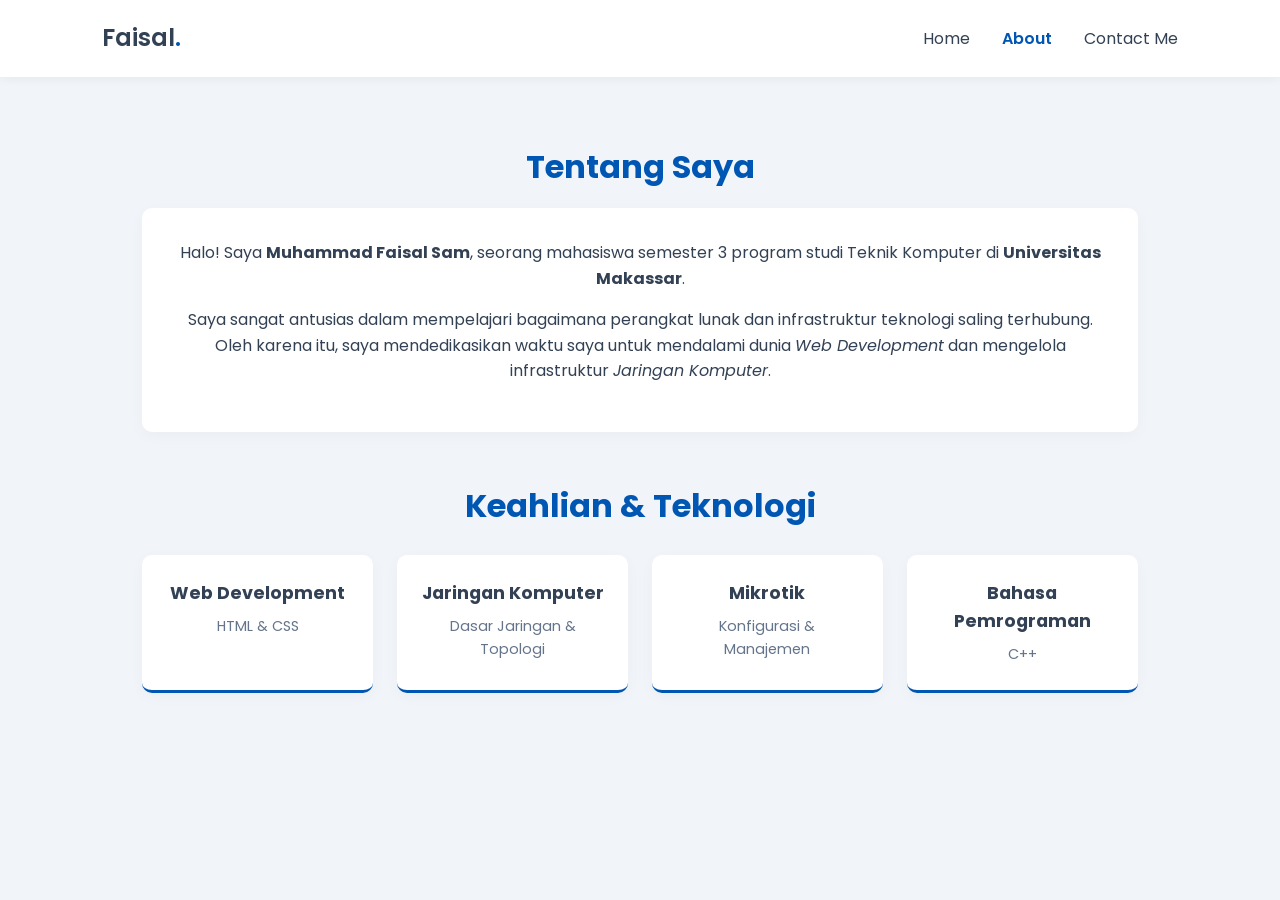
==== about.html @ c1253088 "portofolio 1.1" ====
<!DOCTYPE html>
<html lang="id">
<head>
    <meta charset="UTF-8">
    <meta name="viewport" content="width=device-width, initial-scale=1.0">
    <title>Tentang Saya | Muhammad Faisal</title>
    
    <!-- Menghubungkan ke file CSS Eksternal -->
    <link rel="stylesheet" href="style.css">
    
    <!-- Font dari Google (Poppins) -->
    <link href="https://fonts.googleapis.com/css2?family=Poppins:wght@300;400;600&display=swap" rel="stylesheet">
</head>
<body>

    <!-- Bagian Navigasi (Menu) -->
    <header>
        <nav class="navbar">
            <div class="logo">Faisal<span>.</span></div>
            <ul class="nav-links">
                <li><a href="index.html">Home</a></li>
                <li><a href="about.html" class="active">About</a></li>
                <li><a href="contact.html">Contact Me</a></li>
            </ul>
        </nav>
    </header>

    <!-- Bagian Konten Utama (About Section) -->
    <main class="about-container">
        
        <!-- Penjelasan Singkat -->
        <section class="about-text">
            <h2>Tentang Saya</h2>
            <div class="about-description">
                <p>Halo! Saya <strong>Muhammad Faisal Sam</strong>, seorang mahasiswa semester 3 program studi Teknik Komputer di <strong>Universitas Makassar</strong>.</p>
                <p>Saya sangat antusias dalam mempelajari bagaimana perangkat lunak dan infrastruktur teknologi saling terhubung. Oleh karena itu, saya mendedikasikan waktu saya untuk mendalami dunia <em>Web Development</em> dan mengelola infrastruktur <em>Jaringan Komputer</em>.</p>
            </div>
        </section>

        <!-- Bagian Keahlian (Skills) -->
        <section class="skills-section">
            <h3>Keahlian & Teknologi</h3>
            <div class="skills-grid">
                <div class="skill-card">
                    <h4>Web Development</h4>
                    <p>HTML & CSS</p>
                </div>
                <div class="skill-card">
                    <h4>Jaringan Komputer</h4>
                    <p>Dasar Jaringan & Topologi</p>
                </div>
                <div class="skill-card">
                    <h4>Mikrotik</h4>
                    <p>Konfigurasi & Manajemen</p>
                </div>
                <div class="skill-card">
                    <h4>Bahasa Pemrograman</h4>
                    <p>C++</p>
                </div>
            </div>
        </section>

    </main>

</body>
</html>
---- style.css ----
/* =========================================
   RESET & GLOBAL VARIABLES
========================================= */
* {
    margin: 0;
    padding: 0;
    box-sizing: border-box;
    text-decoration: none;
    list-style: none;
}

:root {
    --primary-color: #0056b3; /* Biru profesional */
    --secondary-color: #f1f5f9; /* Abu-abu sangat muda untuk latar */
    --text-color: #334155; /* Abu-abu gelap untuk teks agar tidak terlalu mencolok seperti hitam pekat */
    --white: #ffffff;
    --transition: 0.3s ease;
}

body {
    font-family: 'Poppins', sans-serif;
    background-color: var(--secondary-color);
    color: var(--text-color);
    line-height: 1.6;
}

/* =========================================
   NAVBAR (HEADER)
========================================= */
.navbar {
    display: flex;
    justify-content: space-between;
    align-items: center;
    padding: 1.2rem 8%;
    background-color: var(--white);
    box-shadow: 0 2px 10px rgba(0, 0, 0, 0.05);
    position: sticky;
    top: 0;
    z-index: 100;
}

.logo {
    font-size: 1.5rem;
    font-weight: 600;
    color: var(--text-color);
}

.logo span {
    color: var(--primary-color);
}

.nav-links {
    display: flex;
    gap: 2rem;
}

.nav-links a {
    color: var(--text-color);
    font-weight: 400;
    transition: var(--transition);
}

.nav-links a:hover, 
.nav-links a.active {
    color: var(--primary-color);
    font-weight: 600;
}

/* =========================================
   BUTTONS
========================================= */
.btn {
    display: inline-block;
    padding: 0.6rem 1.5rem;
    border-radius: 5px;
    font-weight: 600;
    transition: var(--transition);
    cursor: pointer;
    border: 2px solid transparent;
}

.btn-primary {
    background-color: var(--primary-color);
    color: var(--white);
}

.btn-primary:hover {
    background-color: #004494;
}

.btn-secondary {
    background-color: transparent;
    color: var(--primary-color);
    border-color: var(--primary-color);
}

.btn-secondary:hover {
    background-color: var(--primary-color);
    color: var(--white);
}

/* =========================================
   HOME (HERO SECTION)
========================================= */
.hero {
    display: flex;
    align-items: center;
    justify-content: space-between;
    padding: 4rem 8%;
    min-height: 80vh;
}

.hero-content {
    max-width: 600px;
}

.hero-content h3 {
    font-size: 1.2rem;
    font-weight: 400;
    color: #64748b;
}

.hero-content h1 {
    font-size: 3rem;
    font-weight: 600;
    color: var(--primary-color);
    margin: 0.5rem 0;
}

.hero-content h2 {
    font-size: 1.5rem;
    font-weight: 600;
    margin-bottom: 1rem;
}

.hero-content p {
    margin-bottom: 2rem;
    font-size: 1rem;
}

.cta-buttons {
    display: flex;
    gap: 1rem;
}

.hero-image img {
    width: 320px;
    height: 320px;
    object-fit: cover;
    border-radius: 20px;
    box-shadow: 0 10px 25px rgba(0, 0, 0, 0.1);
}

/* =========================================
   ABOUT SECTION
========================================= */
.about-container {
    padding: 4rem 8%;
    max-width: 1200px;
    margin: auto;
}

.about-text h2, 
.skills-section h3, 
.contact-header h2 {
    font-size: 2rem;
    color: var(--primary-color);
    margin-bottom: 1rem;
    text-align: center;
}

.about-description {
    background: var(--white);
    padding: 2rem;
    border-radius: 10px;
    box-shadow: 0 4px 15px rgba(0, 0, 0, 0.03);
    text-align: center;
    margin-bottom: 3rem;
}

.about-description p {
    margin-bottom: 1rem;
}

.skills-grid {
    display: grid;
    grid-template-columns: repeat(auto-fit, minmax(220px, 1fr));
    gap: 1.5rem;
    margin-top: 1.5rem;
}

.skill-card {
    background: var(--white);
    padding: 1.5rem;
    border-radius: 10px;
    text-align: center;
    box-shadow: 0 4px 15px rgba(0, 0, 0, 0.03);
    border-bottom: 3px solid var(--primary-color);
    transition: var(--transition);
}

.skill-card:hover {
    transform: translateY(-5px);
    box-shadow: 0 8px 25px rgba(0, 0, 0, 0.08);
}

.skill-card h4 {
    font-size: 1.1rem;
    margin-bottom: 0.5rem;
    color: var(--text-color);
}

.skill-card p {
    font-size: 0.9rem;
    color: #64748b;
}

/* =========================================
   CONTACT SECTION
========================================= */
.contact-container {
    padding: 4rem 8%;
    max-width: 1000px;
    margin: auto;
}

.contact-header {
    text-align: center;
    margin-bottom: 3rem;
}

.contact-content {
    display: flex;
    gap: 3rem;
    justify-content: space-between;
}

.contact-info {
    flex: 1;
    display: flex;
    flex-direction: column;
    gap: 1.2rem;
}

.info-card {
    background: var(--white);
    padding: 1.5rem;
    border-radius: 10px;
    box-shadow: 0 4px 15px rgba(0, 0, 0, 0.03);
}

.info-card h4 {
    font-size: 1rem;
    color: #64748b;
    margin-bottom: 0.3rem;
}

.info-card a {
    color: var(--primary-color);
    font-weight: 600;
    font-size: 1.1rem;
}

.contact-form {
    flex: 1;
    background: var(--white);
    padding: 2rem;
    border-radius: 10px;
    box-shadow: 0 4px 15px rgba(0, 0, 0, 0.03);
}

.contact-form h3 {
    margin-bottom: 1.5rem;
    color: var(--primary-color);
}

.input-group {
    margin-bottom: 1.2rem;
}

.input-group input, 
.input-group textarea {
    width: 100%;
    padding: 10px 15px;
    border: 1px solid #cbd5e1;
    border-radius: 5px;
    font-family: inherit;
    font-size: 1rem;
    outline: none;
    transition: var(--transition);
}

.input-group input:focus, 
.input-group textarea:focus {
    border-color: var(--primary-color);
    box-shadow: 0 0 5px rgba(0, 86, 179, 0.2);
}

/* =========================================
   RESPONSIVE (Untuk HP / Layar Kecil)
========================================= */
@media (max-width: 768px) {
    .hero, .contact-content {
        flex-direction: column;
        text-align: center;
    }

    .hero-content {
        margin-bottom: 2rem;
    }

    .cta-buttons {
        justify-content: center;
    }

    .navbar {
        flex-direction: column;
        gap: 1rem;
    }
}
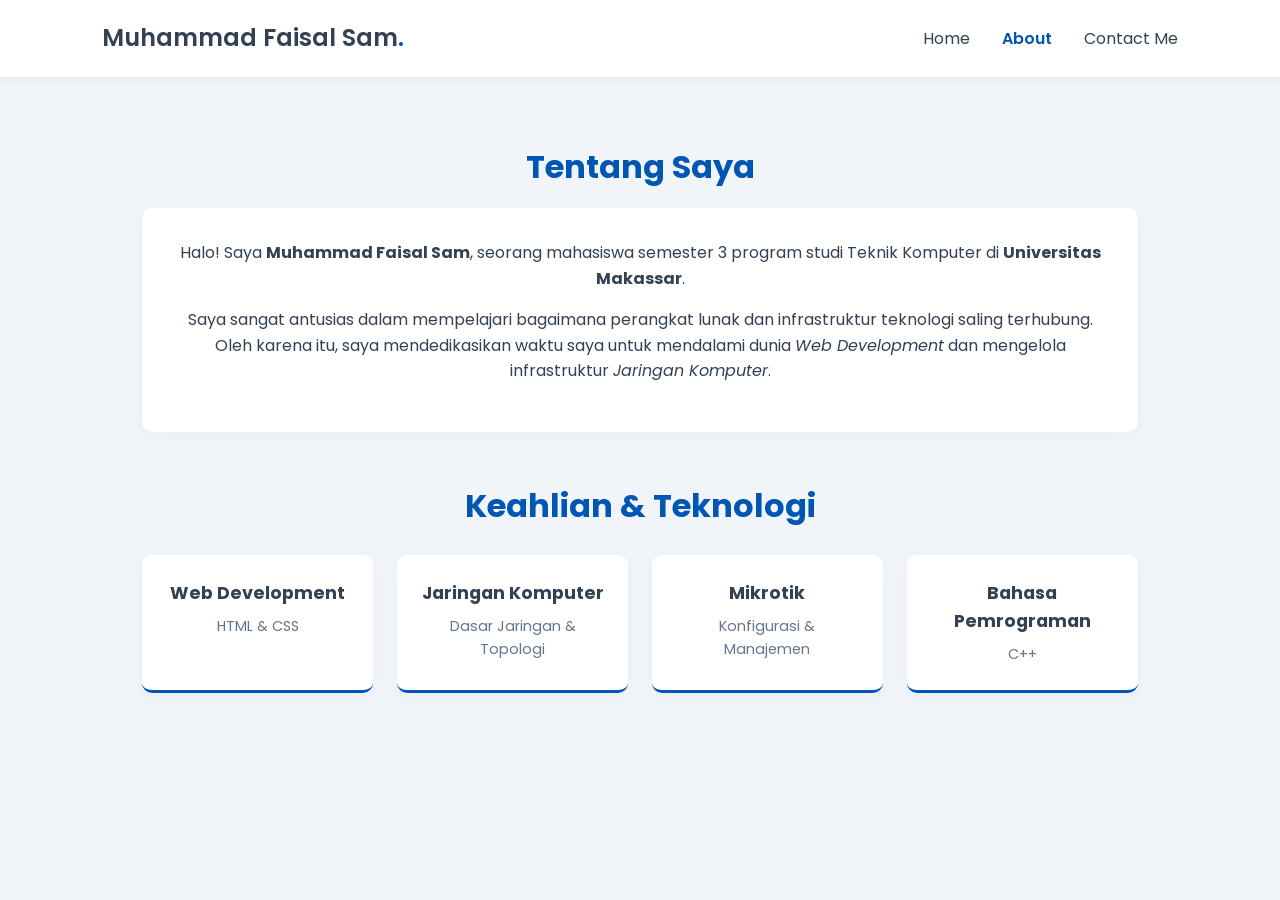
==== commit 0bfe0391: "portofolio 1.1.1" ====
--- a/about.html
+++ b/about.html
@@ -3,7 +3,7 @@
 <head>
     <meta charset="UTF-8">
     <meta name="viewport" content="width=device-width, initial-scale=1.0">
-    <title>Tentang Saya | Muhammad Faisal</title>
+    <title>Tentang Saya | Muhammad Faisal Sam</title>
     
     <!-- Menghubungkan ke file CSS Eksternal -->
     <link rel="stylesheet" href="style.css">
@@ -16,7 +16,7 @@
     <!-- Bagian Navigasi (Menu) -->
     <header>
         <nav class="navbar">
-            <div class="logo">Faisal<span>.</span></div>
+            <div class="logo">Muhammad Faisal Sam<span>.</span></div>
             <ul class="nav-links">
                 <li><a href="index.html">Home</a></li>
                 <li><a href="about.html" class="active">About</a></li>
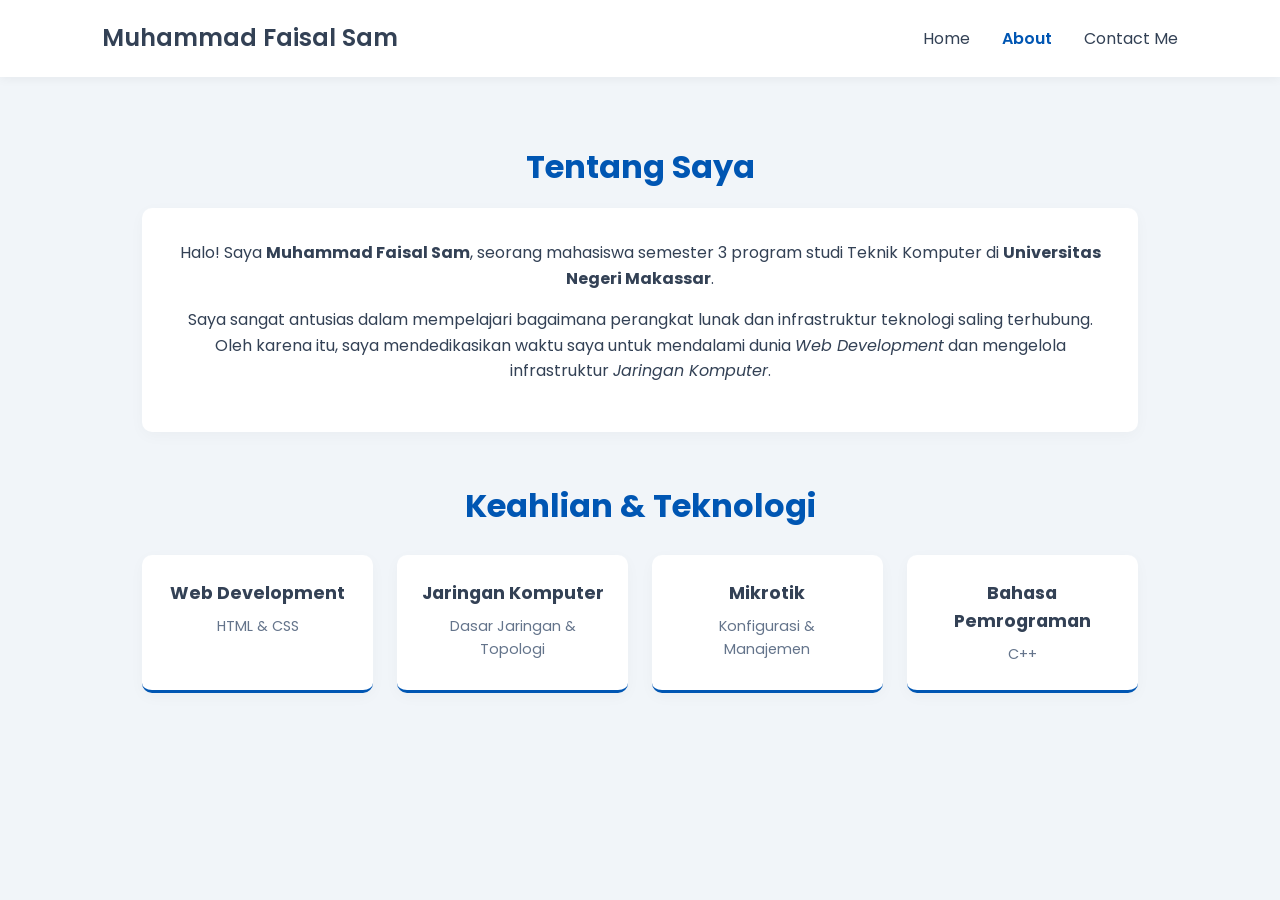
==== commit 24229e05: "portofolio 1.1.2" ====
--- a/about.html
+++ b/about.html
@@ -16,7 +16,7 @@
     <!-- Bagian Navigasi (Menu) -->
     <header>
         <nav class="navbar">
-            <div class="logo">Muhammad Faisal Sam<span>.</span></div>
+            <div class="logo">Muhammad Faisal Sam<span></span></div>
             <ul class="nav-links">
                 <li><a href="index.html">Home</a></li>
                 <li><a href="about.html" class="active">About</a></li>
@@ -32,7 +32,7 @@
         <section class="about-text">
             <h2>Tentang Saya</h2>
             <div class="about-description">
-                <p>Halo! Saya <strong>Muhammad Faisal Sam</strong>, seorang mahasiswa semester 3 program studi Teknik Komputer di <strong>Universitas Makassar</strong>.</p>
+                <p>Halo! Saya <strong>Muhammad Faisal Sam</strong>, seorang mahasiswa semester 3 program studi Teknik Komputer di <strong>Universitas Negeri Makassar</strong>.</p>
                 <p>Saya sangat antusias dalam mempelajari bagaimana perangkat lunak dan infrastruktur teknologi saling terhubung. Oleh karena itu, saya mendedikasikan waktu saya untuk mendalami dunia <em>Web Development</em> dan mengelola infrastruktur <em>Jaringan Komputer</em>.</p>
             </div>
         </section>
--- a/style.css
+++ b/style.css
@@ -297,16 +297,19 @@
 }
 
 /* =========================================
-   RESPONSIVE (Untuk HP / Layar Kecil)
+Untuk HP / Layar Kecil
 ========================================= */
 @media (max-width: 768px) {
-    .hero, .contact-content {
+    /* Menggunakan column-reverse agar foto (elemen bawah di HTML) naik ke atas */
+    .hero {
+        flex-direction: column-reverse;
+        text-align: center;
+        gap: 2rem; /* Jarak antara foto dan teks */
+    }
+
+    .contact-content {
         flex-direction: column;
         text-align: center;
-    }
-
-    .hero-content {
-        margin-bottom: 2rem;
     }
 
     .cta-buttons {
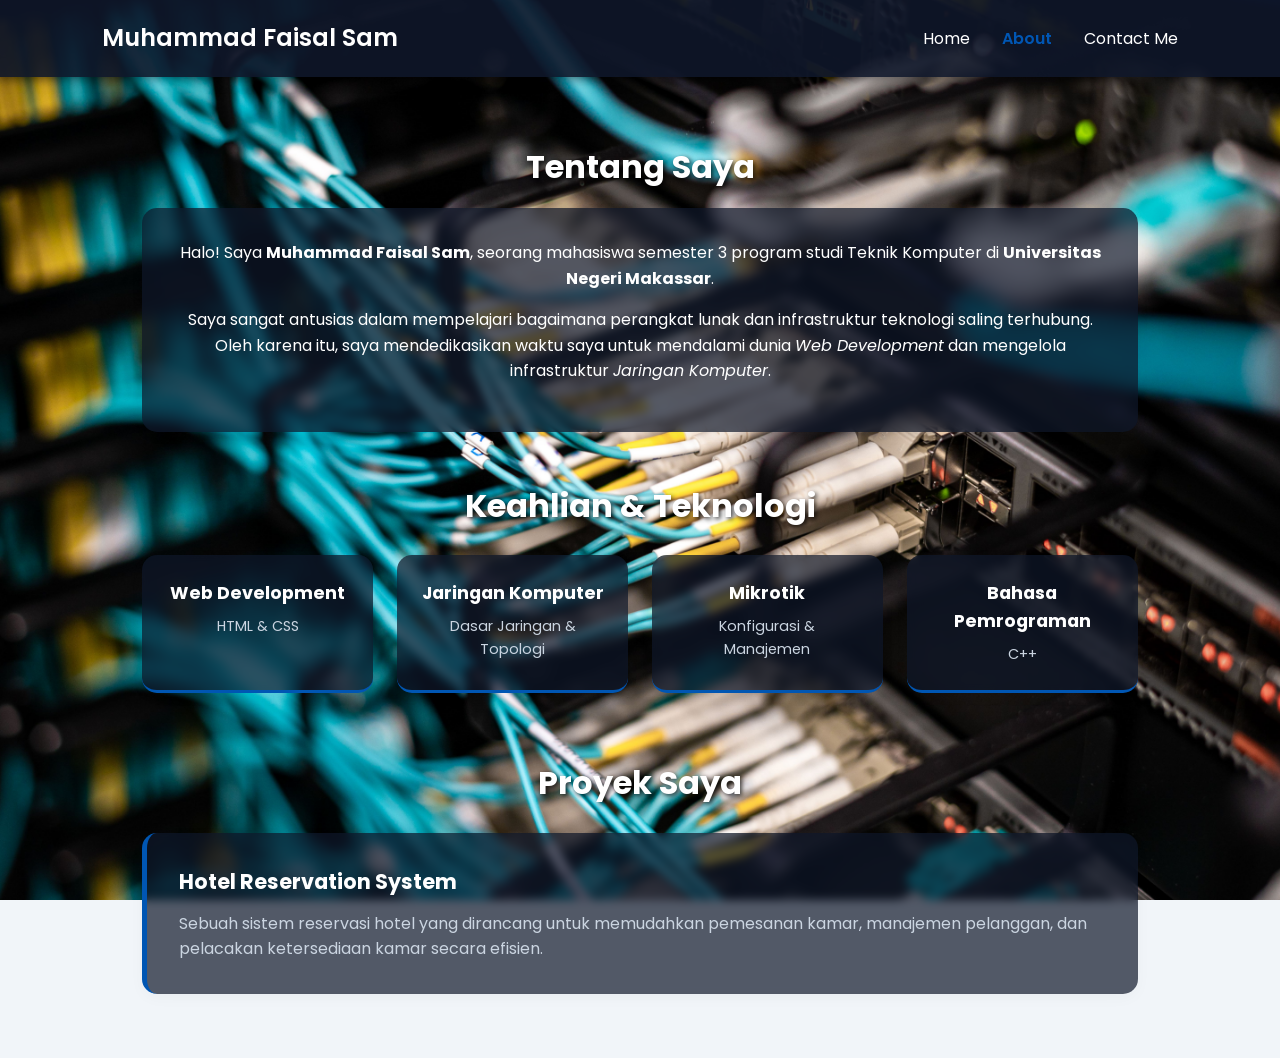
==== commit df5b5646: "ubah bg dan warna" ====
--- a/about.html
+++ b/about.html
@@ -5,10 +5,9 @@
     <meta name="viewport" content="width=device-width, initial-scale=1.0">
     <title>Tentang Saya | Muhammad Faisal Sam</title>
     
-    <!-- Menghubungkan ke file CSS Eksternal -->
+
     <link rel="stylesheet" href="style.css">
-    
-    <!-- Font dari Google (Poppins) -->
+
     <link href="https://fonts.googleapis.com/css2?family=Poppins:wght@300;400;600&display=swap" rel="stylesheet">
 </head>
 <body>
@@ -60,6 +59,17 @@
             </div>
         </section>
 
+        <!-- Bagian Proyek (Projects) -->
+        <section class="projects-section">
+            <h3>Proyek Saya</h3>
+            <div class="projects-grid">
+                <div class="project-card">
+                    <h4>Hotel Reservation System</h4>
+                    <p>Sebuah sistem reservasi hotel yang dirancang untuk memudahkan pemesanan kamar, manajemen pelanggan, dan pelacakan ketersediaan kamar secara efisien.</p>
+                </div>
+            </div>
+        </section>
+
     </main>
 
 </body>
--- a/style.css
+++ b/style.css
@@ -1,6 +1,4 @@
-/* =========================================
-   RESET & GLOBAL VARIABLES
-========================================= */
+
 * {
     margin: 0;
     padding: 0;
@@ -10,9 +8,9 @@
 }
 
 :root {
-    --primary-color: #0056b3; /* Biru profesional */
+    --primary-color: #0056b3; /* Biru */
     --secondary-color: #f1f5f9; /* Abu-abu sangat muda untuk latar */
-    --text-color: #334155; /* Abu-abu gelap untuk teks agar tidak terlalu mencolok seperti hitam pekat */
+    --text-color: #334155; /* Abu-abu gelap untuk teks */
     --white: #ffffff;
     --transition: 0.3s ease;
 }
@@ -20,6 +18,10 @@
 body {
     font-family: 'Poppins', sans-serif;
     background-color: var(--secondary-color);
+    background-image: url('pexels-brett-sayles-5073493.jpg');
+    background-size: cover;
+    background-position: center;
+    background-attachment: fixed;
     color: var(--text-color);
     line-height: 1.6;
 }
@@ -32,8 +34,8 @@
     justify-content: space-between;
     align-items: center;
     padding: 1.2rem 8%;
-    background-color: var(--white);
-    box-shadow: 0 2px 10px rgba(0, 0, 0, 0.05);
+    background-color: rgba(15, 23, 42, 0.9);
+    box-shadow: 0 2px 10px rgba(0, 0, 0, 0.5);
     position: sticky;
     top: 0;
     z-index: 100;
@@ -42,7 +44,7 @@
 .logo {
     font-size: 1.5rem;
     font-weight: 600;
-    color: var(--text-color);
+    color: var(--white);
 }
 
 .logo span {
@@ -55,7 +57,7 @@
 }
 
 .nav-links a {
-    color: var(--text-color);
+    color: var(--white);
     font-weight: 400;
     transition: var(--transition);
 }
@@ -100,7 +102,7 @@
 }
 
 /* =========================================
-   HOME (HERO SECTION)
+   HOME 
 ========================================= */
 .hero {
     display: flex;
@@ -111,31 +113,37 @@
 }
 
 .hero-content {
-    max-width: 600px;
+    max-width: 800px;
+    background: rgba(15, 23, 42, 0.7);
+    padding: 2rem;
+    border-radius: 15px;
+    backdrop-filter: blur(5px);
 }
 
 .hero-content h3 {
     font-size: 1.2rem;
     font-weight: 400;
-    color: #64748b;
+    color: #cbd5e1;
 }
 
 .hero-content h1 {
     font-size: 3rem;
     font-weight: 600;
-    color: var(--primary-color);
+    color: var(--white);
     margin: 0.5rem 0;
 }
 
 .hero-content h2 {
     font-size: 1.5rem;
     font-weight: 600;
+    color: #e2e8f0;
     margin-bottom: 1rem;
 }
 
 .hero-content p {
     margin-bottom: 2rem;
     font-size: 1rem;
+    color: #f1f5f9;
 }
 
 .cta-buttons {
@@ -152,7 +160,7 @@
 }
 
 /* =========================================
-   ABOUT SECTION
+   ABOUT 
 ========================================= */
 .about-container {
     padding: 4rem 8%;
@@ -162,17 +170,26 @@
 
 .about-text h2, 
 .skills-section h3, 
+.projects-section h3,
 .contact-header h2 {
     font-size: 2rem;
-    color: var(--primary-color);
+    color: var(--white);
+    text-shadow: 2px 2px 5px rgba(0, 0, 0, 0.8);
     margin-bottom: 1rem;
     text-align: center;
 }
 
+.contact-header p {
+    color: var(--white);
+    text-shadow: 1px 1px 4px rgba(0, 0, 0, 0.8);
+}
+
 .about-description {
-    background: var(--white);
+    background: rgba(15, 23, 42, 0.7);
+    backdrop-filter: blur(5px);
+    color: var(--white);
     padding: 2rem;
-    border-radius: 10px;
+    border-radius: 15px;
     box-shadow: 0 4px 15px rgba(0, 0, 0, 0.03);
     text-align: center;
     margin-bottom: 3rem;
@@ -190,9 +207,11 @@
 }
 
 .skill-card {
-    background: var(--white);
+    background: rgba(15, 23, 42, 0.7);
+    backdrop-filter: blur(5px);
+    color: var(--white);
     padding: 1.5rem;
-    border-radius: 10px;
+    border-radius: 15px;
     text-align: center;
     box-shadow: 0 4px 15px rgba(0, 0, 0, 0.03);
     border-bottom: 3px solid var(--primary-color);
@@ -207,16 +226,57 @@
 .skill-card h4 {
     font-size: 1.1rem;
     margin-bottom: 0.5rem;
-    color: var(--text-color);
+    color: var(--white);
 }
 
 .skill-card p {
     font-size: 0.9rem;
-    color: #64748b;
-}
-
-/* =========================================
-   CONTACT SECTION
+    color: #cbd5e1;
+}
+
+/* =========================================
+   PROJECTS
+========================================= */
+.projects-section {
+    margin-top: 4rem;
+}
+
+.projects-grid {
+    display: grid;
+    grid-template-columns: repeat(auto-fit, minmax(300px, 1fr));
+    gap: 1.5rem;
+    margin-top: 1.5rem;
+}
+
+.project-card {
+    background: rgba(15, 23, 42, 0.7);
+    backdrop-filter: blur(5px);
+    color: var(--white);
+    padding: 2rem;
+    border-radius: 15px;
+    box-shadow: 0 4px 15px rgba(0, 0, 0, 0.03);
+    border-left: 5px solid var(--primary-color);
+    transition: var(--transition);
+}
+
+.project-card:hover {
+    transform: translateY(-5px);
+    box-shadow: 0 8px 25px rgba(0, 0, 0, 0.08);
+}
+
+.project-card h4 {
+    font-size: 1.3rem;
+    margin-bottom: 0.8rem;
+    color: var(--white);
+}
+
+.project-card p {
+    font-size: 1rem;
+    color: #cbd5e1;
+}
+
+/* =========================================
+CONTACT 
 ========================================= */
 .contact-container {
     padding: 4rem 8%;
@@ -243,35 +303,40 @@
 }
 
 .info-card {
-    background: var(--white);
+    background: rgba(15, 23, 42, 0.7);
+    backdrop-filter: blur(5px);
+    color: var(--white);
     padding: 1.5rem;
-    border-radius: 10px;
+    border-radius: 15px;
     box-shadow: 0 4px 15px rgba(0, 0, 0, 0.03);
 }
 
 .info-card h4 {
     font-size: 1rem;
-    color: #64748b;
+    color: #cbd5e1;
     margin-bottom: 0.3rem;
 }
 
 .info-card a {
-    color: var(--primary-color);
+    color: #38bdf8;
     font-weight: 600;
     font-size: 1.1rem;
+    
 }
 
 .contact-form {
     flex: 1;
-    background: var(--white);
+    background: rgba(15, 23, 42, 0.7);
+    backdrop-filter: blur(5px);
+    color: var(--white);
     padding: 2rem;
-    border-radius: 10px;
+    border-radius: 15px;
     box-shadow: 0 4px 15px rgba(0, 0, 0, 0.03);
 }
 
 .contact-form h3 {
     margin-bottom: 1.5rem;
-    color: var(--primary-color);
+    color: var(--white);
 }
 
 .input-group {
@@ -282,12 +347,20 @@
 .input-group textarea {
     width: 100%;
     padding: 10px 15px;
-    border: 1px solid #cbd5e1;
+    border: 1px solid rgba(0, 0, 0, 0.03);
     border-radius: 5px;
     font-family: inherit;
     font-size: 1rem;
     outline: none;
     transition: var(--transition);
+
+    /* Transparan seperti kaca */
+    background: rgba(0, 0, 0, 0.03);
+    backdrop-filter: blur(5px);
+    -webkit-backdrop-filter: blur(5px);
+
+    /* Warna tulisan */
+    color: var(--white);
 }
 
 .input-group input:focus, 
@@ -300,11 +373,10 @@
 Untuk HP / Layar Kecil
 ========================================= */
 @media (max-width: 768px) {
-    /* Menggunakan column-reverse agar foto (elemen bawah di HTML) naik ke atas */
     .hero {
         flex-direction: column-reverse;
         text-align: center;
-        gap: 2rem; /* Jarak antara foto dan teks */
+        gap: 2rem;
     }
 
     .contact-content {
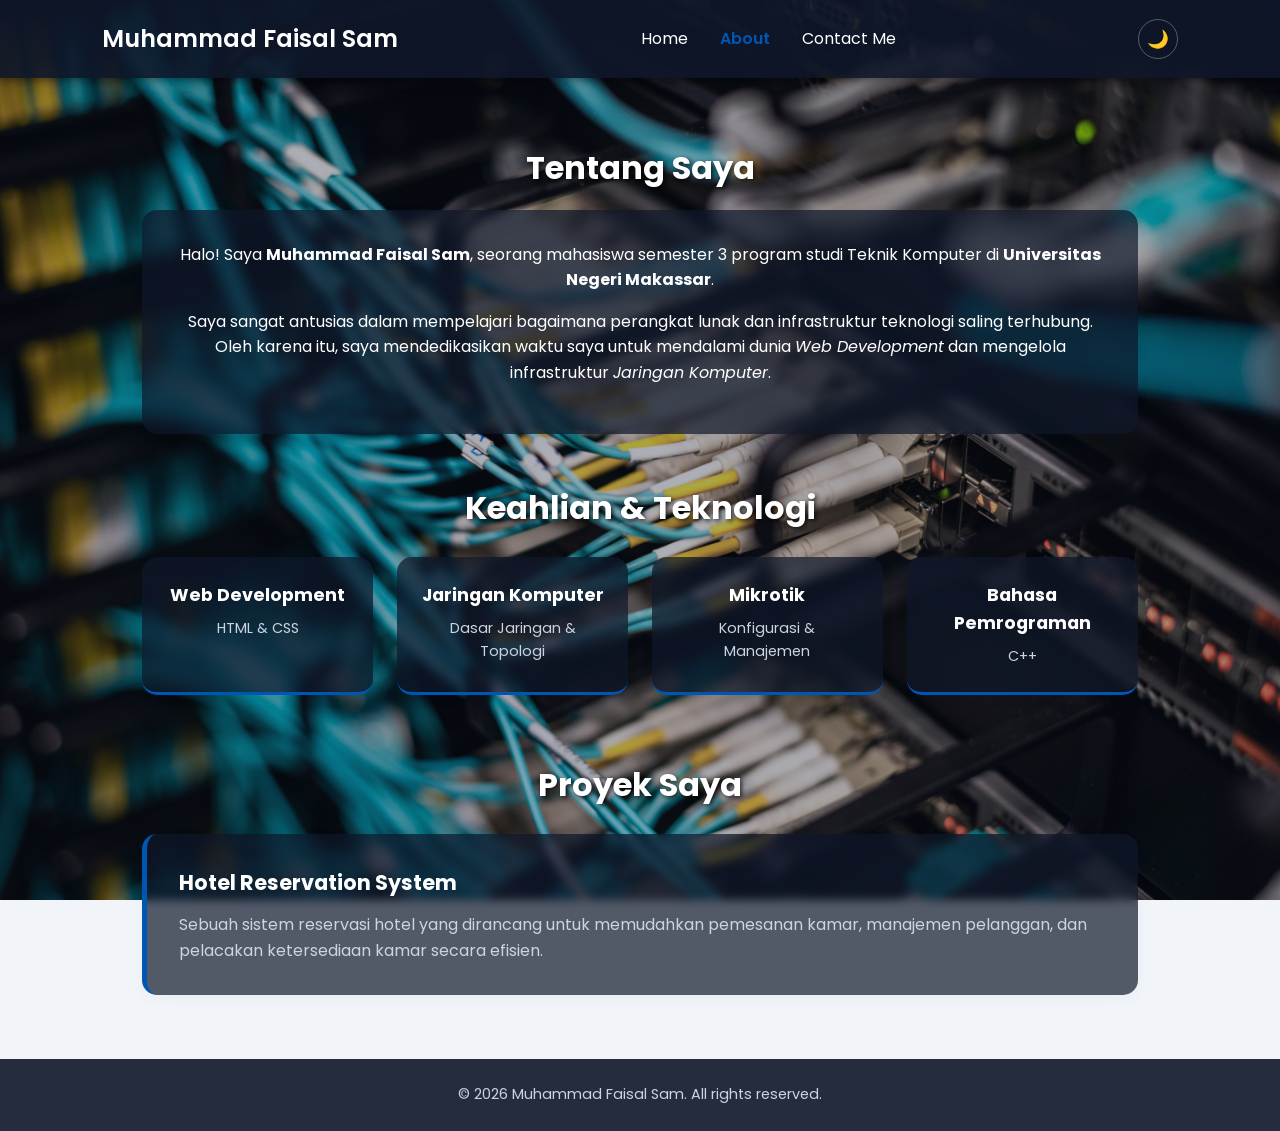
==== commit 333392a9: "menambahkan javascript dasar" ====
--- a/about.html
+++ b/about.html
@@ -16,11 +16,21 @@
     <header>
         <nav class="navbar">
             <div class="logo">Muhammad Faisal Sam<span></span></div>
-            <ul class="nav-links">
+            <ul class="nav-links" id="nav-links">
                 <li><a href="index.html">Home</a></li>
-                <li><a href="about.html" class="active">About</a></li>
+                <li><a href="about.html">About</a></li>
                 <li><a href="contact.html">Contact Me</a></li>
             </ul>
+            <div class="nav-controls">
+                <button class="theme-toggle" id="theme-toggle" aria-label="Ganti tema terang/gelap">
+                    <span id="theme-icon">&#127769;</span>
+                </button>
+                <button class="hamburger" id="hamburger" aria-label="Buka menu" aria-expanded="false">
+                    <span></span>
+                    <span></span>
+                    <span></span>
+                </button>
+            </div>
         </nav>
     </header>
 
@@ -28,7 +38,7 @@
     <main class="about-container">
         
         <!-- Penjelasan Singkat -->
-        <section class="about-text">
+        <section class="about-text fade-in">
             <h2>Tentang Saya</h2>
             <div class="about-description">
                 <p>Halo! Saya <strong>Muhammad Faisal Sam</strong>, seorang mahasiswa semester 3 program studi Teknik Komputer di <strong>Universitas Negeri Makassar</strong>.</p>
@@ -37,7 +47,7 @@
         </section>
 
         <!-- Bagian Keahlian (Skills) -->
-        <section class="skills-section">
+        <section class="skills-section fade-in">
             <h3>Keahlian & Teknologi</h3>
             <div class="skills-grid">
                 <div class="skill-card">
@@ -60,7 +70,7 @@
         </section>
 
         <!-- Bagian Proyek (Projects) -->
-        <section class="projects-section">
+        <section class="projects-section fade-in">
             <h3>Proyek Saya</h3>
             <div class="projects-grid">
                 <div class="project-card">
@@ -72,5 +82,12 @@
 
     </main>
 
+    <footer class="site-footer">
+        <p>&copy; <span id="year"></span> Muhammad Faisal Sam. All rights reserved.</p>
+    </footer>
+
+    <button id="back-to-top" class="back-to-top" aria-label="Kembali ke atas">&#8679;</button>
+
+    <script src="script.js"></script>
 </body>
 </html>
--- a/style.css
+++ b/style.css
@@ -1,4 +1,3 @@
-
 * {
     margin: 0;
     padding: 0;
@@ -13,6 +12,33 @@
     --text-color: #334155; /* Abu-abu gelap untuk teks */
     --white: #ffffff;
     --transition: 0.3s ease;
+
+    /* Warna kartu/panel (kaca gelap) - default: Dark Mode */
+    --card-bg: rgba(15, 23, 42, 0.7);
+    --card-bg-solid: rgba(15, 23, 42, 0.9);
+    --card-text: #ffffff;
+    --card-text-muted: #cbd5e1;
+    --overlay-color: rgba(15, 23, 42, 0.35);
+    --heading-shadow: 2px 2px 5px rgba(0, 0, 0, 0.8);
+}
+
+body.light-mode {
+    /* Warna kartu/panel saat Light Mode */
+    --card-bg: rgba(255, 255, 255, 0.85);
+    --card-bg-solid: rgba(255, 255, 255, 0.95);
+    --card-text: #1e293b;
+    --card-text-muted: #475569;
+    --overlay-color: rgba(255, 255, 255, 0.55);
+    --heading-shadow: 1px 1px 3px rgba(255, 255, 255, 0.9);
+}
+
+body::before {
+    content: "";
+    position: fixed;
+    inset: 0;
+    background-color: var(--overlay-color);
+    transition: background-color var(--transition);
+    z-index: -1;
 }
 
 body {
@@ -69,6 +95,131 @@
 }
 
 /* =========================================
+   HAMBURGER MENU (MOBILE)
+========================================= */
+.hamburger {
+    display: none;
+    flex-direction: column;
+    justify-content: space-between;
+    width: 28px;
+    height: 20px;
+    background: transparent;
+    border: none;
+    cursor: pointer;
+    padding: 0;
+    z-index: 200;
+}
+
+.hamburger span {
+    display: block;
+    width: 100%;
+    height: 3px;
+    background-color: var(--white);
+    border-radius: 2px;
+    transition: var(--transition);
+}
+
+.hamburger.active span:nth-child(1) {
+    transform: translateY(8.5px) rotate(45deg);
+}
+
+.hamburger.active span:nth-child(2) {
+    opacity: 0;
+}
+
+.hamburger.active span:nth-child(3) {
+    transform: translateY(-8.5px) rotate(-45deg);
+}
+
+/* =========================================
+   THEME TOGGLE (DARK / LIGHT)
+========================================= */
+.theme-toggle {
+    display: flex;
+    align-items: center;
+    justify-content: center;
+    width: 40px;
+    height: 40px;
+    border-radius: 50%;
+    border: 1px solid rgba(255, 255, 255, 0.3);
+    background: transparent;
+    color: var(--white);
+    font-size: 1.1rem;
+    cursor: pointer;
+    transition: var(--transition);
+}
+
+.theme-toggle:hover {
+    background: rgba(255, 255, 255, 0.1);
+}
+
+.nav-controls {
+    display: flex;
+    align-items: center;
+    gap: 1.2rem;
+}
+
+/* =========================================
+   FADE-IN ON SCROLL
+========================================= */
+.fade-in {
+    opacity: 0;
+    transform: translateY(30px);
+    transition: opacity 0.6s ease, transform 0.6s ease;
+}
+
+.fade-in.visible {
+    opacity: 1;
+    transform: translateY(0);
+}
+
+/* =========================================
+   BACK TO TOP BUTTON
+========================================= */
+.back-to-top {
+    position: fixed;
+    right: 1.5rem;
+    bottom: 1.5rem;
+    width: 46px;
+    height: 46px;
+    border-radius: 50%;
+    border: none;
+    background-color: var(--primary-color);
+    color: var(--white);
+    font-size: 1.2rem;
+    cursor: pointer;
+    box-shadow: 0 4px 12px rgba(0, 0, 0, 0.3);
+    opacity: 0;
+    visibility: hidden;
+    transform: translateY(15px);
+    transition: var(--transition);
+    z-index: 150;
+}
+
+.back-to-top.show {
+    opacity: 1;
+    visibility: visible;
+    transform: translateY(0);
+}
+
+.back-to-top:hover {
+    background-color: #004494;
+}
+
+/* =========================================
+   TYPING EFFECT (HERO)
+========================================= */
+.typing-cursor {
+    display: inline-block;
+    margin-left: 2px;
+    animation: blink 0.8s step-end infinite;
+}
+
+@keyframes blink {
+    50% { opacity: 0; }
+}
+
+/* =========================================
    BUTTONS
 ========================================= */
 .btn {
@@ -114,7 +265,7 @@
 
 .hero-content {
     max-width: 800px;
-    background: rgba(15, 23, 42, 0.7);
+    background: var(--card-bg);
     padding: 2rem;
     border-radius: 15px;
     backdrop-filter: blur(5px);
@@ -123,27 +274,27 @@
 .hero-content h3 {
     font-size: 1.2rem;
     font-weight: 400;
-    color: #cbd5e1;
+    color: var(--card-text-muted);
 }
 
 .hero-content h1 {
     font-size: 3rem;
     font-weight: 600;
-    color: var(--white);
+    color: var(--card-text);
     margin: 0.5rem 0;
 }
 
 .hero-content h2 {
     font-size: 1.5rem;
     font-weight: 600;
-    color: #e2e8f0;
+    color: var(--card-text-muted);
     margin-bottom: 1rem;
 }
 
 .hero-content p {
     margin-bottom: 2rem;
     font-size: 1rem;
-    color: #f1f5f9;
+    color: var(--card-text-muted);
 }
 
 .cta-buttons {
@@ -173,21 +324,21 @@
 .projects-section h3,
 .contact-header h2 {
     font-size: 2rem;
-    color: var(--white);
-    text-shadow: 2px 2px 5px rgba(0, 0, 0, 0.8);
+    color: var(--card-text);
+    text-shadow: var(--heading-shadow);
     margin-bottom: 1rem;
     text-align: center;
 }
 
 .contact-header p {
-    color: var(--white);
-    text-shadow: 1px 1px 4px rgba(0, 0, 0, 0.8);
+    color: var(--card-text);
+    text-shadow: var(--heading-shadow);
 }
 
 .about-description {
-    background: rgba(15, 23, 42, 0.7);
+    background: var(--card-bg);
     backdrop-filter: blur(5px);
-    color: var(--white);
+    color: var(--card-text);
     padding: 2rem;
     border-radius: 15px;
     box-shadow: 0 4px 15px rgba(0, 0, 0, 0.03);
@@ -207,9 +358,9 @@
 }
 
 .skill-card {
-    background: rgba(15, 23, 42, 0.7);
+    background: var(--card-bg);
     backdrop-filter: blur(5px);
-    color: var(--white);
+    color: var(--card-text);
     padding: 1.5rem;
     border-radius: 15px;
     text-align: center;
@@ -226,12 +377,12 @@
 .skill-card h4 {
     font-size: 1.1rem;
     margin-bottom: 0.5rem;
-    color: var(--white);
+    color: var(--card-text);
 }
 
 .skill-card p {
     font-size: 0.9rem;
-    color: #cbd5e1;
+    color: var(--card-text-muted);
 }
 
 /* =========================================
@@ -249,9 +400,9 @@
 }
 
 .project-card {
-    background: rgba(15, 23, 42, 0.7);
+    background: var(--card-bg);
     backdrop-filter: blur(5px);
-    color: var(--white);
+    color: var(--card-text);
     padding: 2rem;
     border-radius: 15px;
     box-shadow: 0 4px 15px rgba(0, 0, 0, 0.03);
@@ -267,12 +418,12 @@
 .project-card h4 {
     font-size: 1.3rem;
     margin-bottom: 0.8rem;
-    color: var(--white);
+    color: var(--card-text);
 }
 
 .project-card p {
     font-size: 1rem;
-    color: #cbd5e1;
+    color: var(--card-text-muted);
 }
 
 /* =========================================
@@ -303,9 +454,9 @@
 }
 
 .info-card {
-    background: rgba(15, 23, 42, 0.7);
+    background: var(--card-bg);
     backdrop-filter: blur(5px);
-    color: var(--white);
+    color: var(--card-text);
     padding: 1.5rem;
     border-radius: 15px;
     box-shadow: 0 4px 15px rgba(0, 0, 0, 0.03);
@@ -313,7 +464,7 @@
 
 .info-card h4 {
     font-size: 1rem;
-    color: #cbd5e1;
+    color: var(--card-text-muted);
     margin-bottom: 0.3rem;
 }
 
@@ -326,9 +477,9 @@
 
 .contact-form {
     flex: 1;
-    background: rgba(15, 23, 42, 0.7);
+    background: var(--card-bg);
     backdrop-filter: blur(5px);
-    color: var(--white);
+    color: var(--card-text);
     padding: 2rem;
     border-radius: 15px;
     box-shadow: 0 4px 15px rgba(0, 0, 0, 0.03);
@@ -336,7 +487,7 @@
 
 .contact-form h3 {
     margin-bottom: 1.5rem;
-    color: var(--white);
+    color: var(--card-text);
 }
 
 .input-group {
@@ -360,13 +511,59 @@
     -webkit-backdrop-filter: blur(5px);
 
     /* Warna tulisan */
-    color: var(--white);
+    color: var(--card-text);
 }
 
 .input-group input:focus, 
 .input-group textarea:focus {
     border-color: var(--primary-color);
     box-shadow: 0 0 5px rgba(0, 86, 179, 0.2);
+}
+
+.error-text {
+    display: block;
+    color: #f87171;
+    font-size: 0.8rem;
+    margin-top: 0.3rem;
+    min-height: 1rem;
+}
+
+.input-group input.invalid,
+.input-group textarea.invalid {
+    border-color: #f87171;
+}
+
+.form-message {
+    margin-top: 1rem;
+    padding: 0.8rem 1rem;
+    border-radius: 8px;
+    font-size: 0.9rem;
+    display: none;
+}
+
+.form-message.success {
+    display: block;
+    background-color: rgba(34, 197, 94, 0.15);
+    color: #4ade80;
+    border: 1px solid rgba(74, 222, 128, 0.4);
+}
+
+.form-message.error {
+    display: block;
+    background-color: rgba(248, 113, 113, 0.15);
+    color: #f87171;
+    border: 1px solid rgba(248, 113, 113, 0.4);
+}
+
+/* =========================================
+   FOOTER
+========================================= */
+.site-footer {
+    text-align: center;
+    padding: 1.5rem 8%;
+    background-color: rgba(15, 23, 42, 0.9);
+    color: #cbd5e1;
+    font-size: 0.9rem;
 }
 
 /* =========================================
@@ -389,7 +586,31 @@
     }
 
     .navbar {
+        flex-direction: row;
+        justify-content: space-between;
+        gap: 0;
+        position: relative;
+    }
+
+    .hamburger {
+        display: flex;
+    }
+
+    .nav-links {
+        display: none;
         flex-direction: column;
-        gap: 1rem;
+        position: absolute;
+        top: 100%;
+        left: 0;
+        width: 100%;
+        background-color: rgba(15, 23, 42, 0.97);
+        text-align: center;
+        padding: 1.5rem 0;
+        gap: 1.2rem;
+        box-shadow: 0 10px 15px rgba(0, 0, 0, 0.3);
+    }
+
+    .nav-links.active {
+        display: flex;
     }
 }
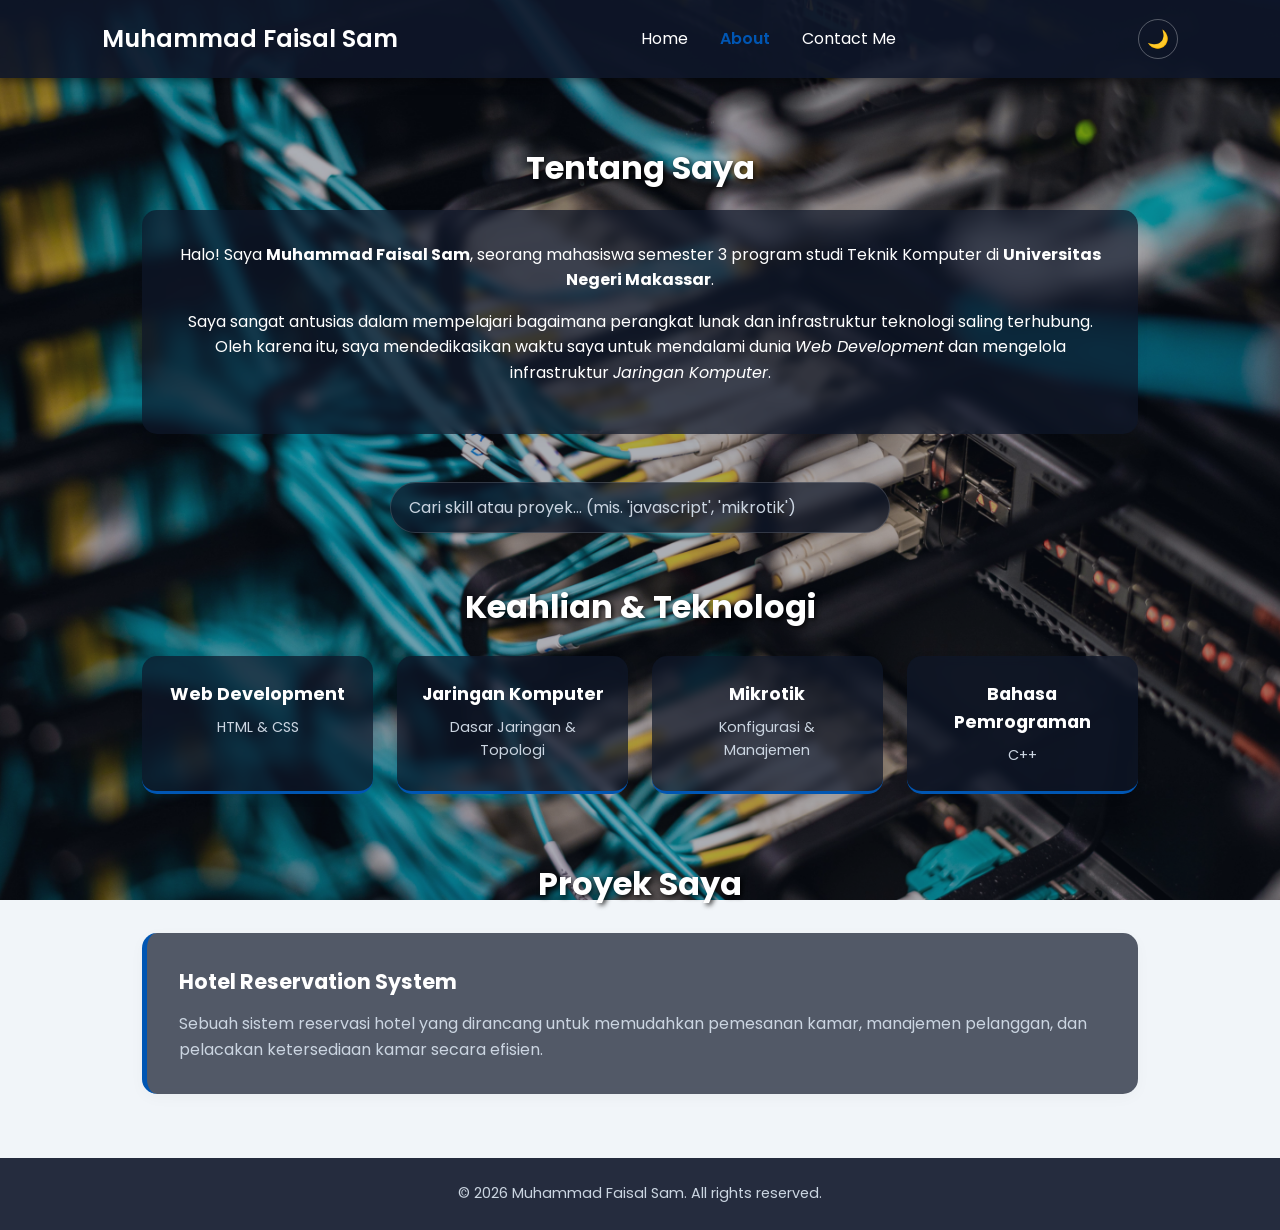
==== commit 85b12cb5: "implementasi jquery" ====
--- a/about.html
+++ b/about.html
@@ -46,37 +46,25 @@
             </div>
         </section>
 
+        <!-- Filter Pencarian Skill & Proyek -->
+        <div class="search-box fade-in">
+            <input type="text" id="cari-portofolio" placeholder="Cari skill atau proyek... (mis. 'javascript', 'mikrotik')">
+            <p id="no-result" class="loading-text" style="display: none;">Tidak ada skill atau proyek yang cocok dengan pencarian.</p>
+        </div>
+
         <!-- Bagian Keahlian (Skills) -->
         <section class="skills-section fade-in">
             <h3>Keahlian & Teknologi</h3>
-            <div class="skills-grid">
-                <div class="skill-card">
-                    <h4>Web Development</h4>
-                    <p>HTML & CSS</p>
-                </div>
-                <div class="skill-card">
-                    <h4>Jaringan Komputer</h4>
-                    <p>Dasar Jaringan & Topologi</p>
-                </div>
-                <div class="skill-card">
-                    <h4>Mikrotik</h4>
-                    <p>Konfigurasi & Manajemen</p>
-                </div>
-                <div class="skill-card">
-                    <h4>Bahasa Pemrograman</h4>
-                    <p>C++</p>
-                </div>
+            <div class="skills-grid" id="skills-grid">
+                <p class="loading-text">Memuat data keahlian...</p>
             </div>
         </section>
 
         <!-- Bagian Proyek (Projects) -->
         <section class="projects-section fade-in">
             <h3>Proyek Saya</h3>
-            <div class="projects-grid">
-                <div class="project-card">
-                    <h4>Hotel Reservation System</h4>
-                    <p>Sebuah sistem reservasi hotel yang dirancang untuk memudahkan pemesanan kamar, manajemen pelanggan, dan pelacakan ketersediaan kamar secara efisien.</p>
-                </div>
+            <div class="projects-grid" id="projects-grid">
+                <p class="loading-text">Memuat data proyek...</p>
             </div>
         </section>
 
@@ -88,6 +76,8 @@
 
     <button id="back-to-top" class="back-to-top" aria-label="Kembali ke atas">&#8679;</button>
 
+    <!-- jQuery 3.7.1 (CDN, versi terkunci + SRI) -->
+    <script src="https://code.jquery.com/jquery-3.7.1.min.js" integrity="sha256-/JqT3SQfawRcv/BIHPThkBvs0OEvtFFmqPF/lYI/Cxo=" crossorigin="anonymous"></script>
     <script src="script.js"></script>
 </body>
 </html>
--- a/style.css
+++ b/style.css
@@ -385,6 +385,55 @@
     color: var(--card-text-muted);
 }
 
+.loading-text,
+.data-error-text {
+    grid-column: 1 / -1;
+    text-align: center;
+    color: var(--card-text-muted);
+    padding: 1rem;
+}
+
+.data-error-text {
+    color: #f87171;
+}
+
+/* =========================================
+   SEARCH BOX (FILTER SKILL & PROJECT)
+========================================= */
+.search-box {
+    max-width: 500px;
+    margin: 0 auto 3rem;
+    text-align: center;
+}
+
+.search-box input {
+    width: 100%;
+    padding: 12px 18px;
+    border-radius: 30px;
+    border: 1px solid rgba(255, 255, 255, 0.15);
+    background: var(--card-bg);
+    backdrop-filter: blur(5px);
+    color: var(--card-text);
+    font-family: inherit;
+    font-size: 1rem;
+    outline: none;
+    transition: var(--transition);
+}
+
+.search-box input::placeholder {
+    color: var(--card-text-muted);
+}
+
+.search-box input:focus {
+    border-color: var(--primary-color);
+    box-shadow: 0 0 5px rgba(0, 86, 179, 0.2);
+}
+
+.search-box .loading-text {
+    margin-top: 1rem;
+    padding: 0;
+}
+
 /* =========================================
    PROJECTS
 ========================================= */
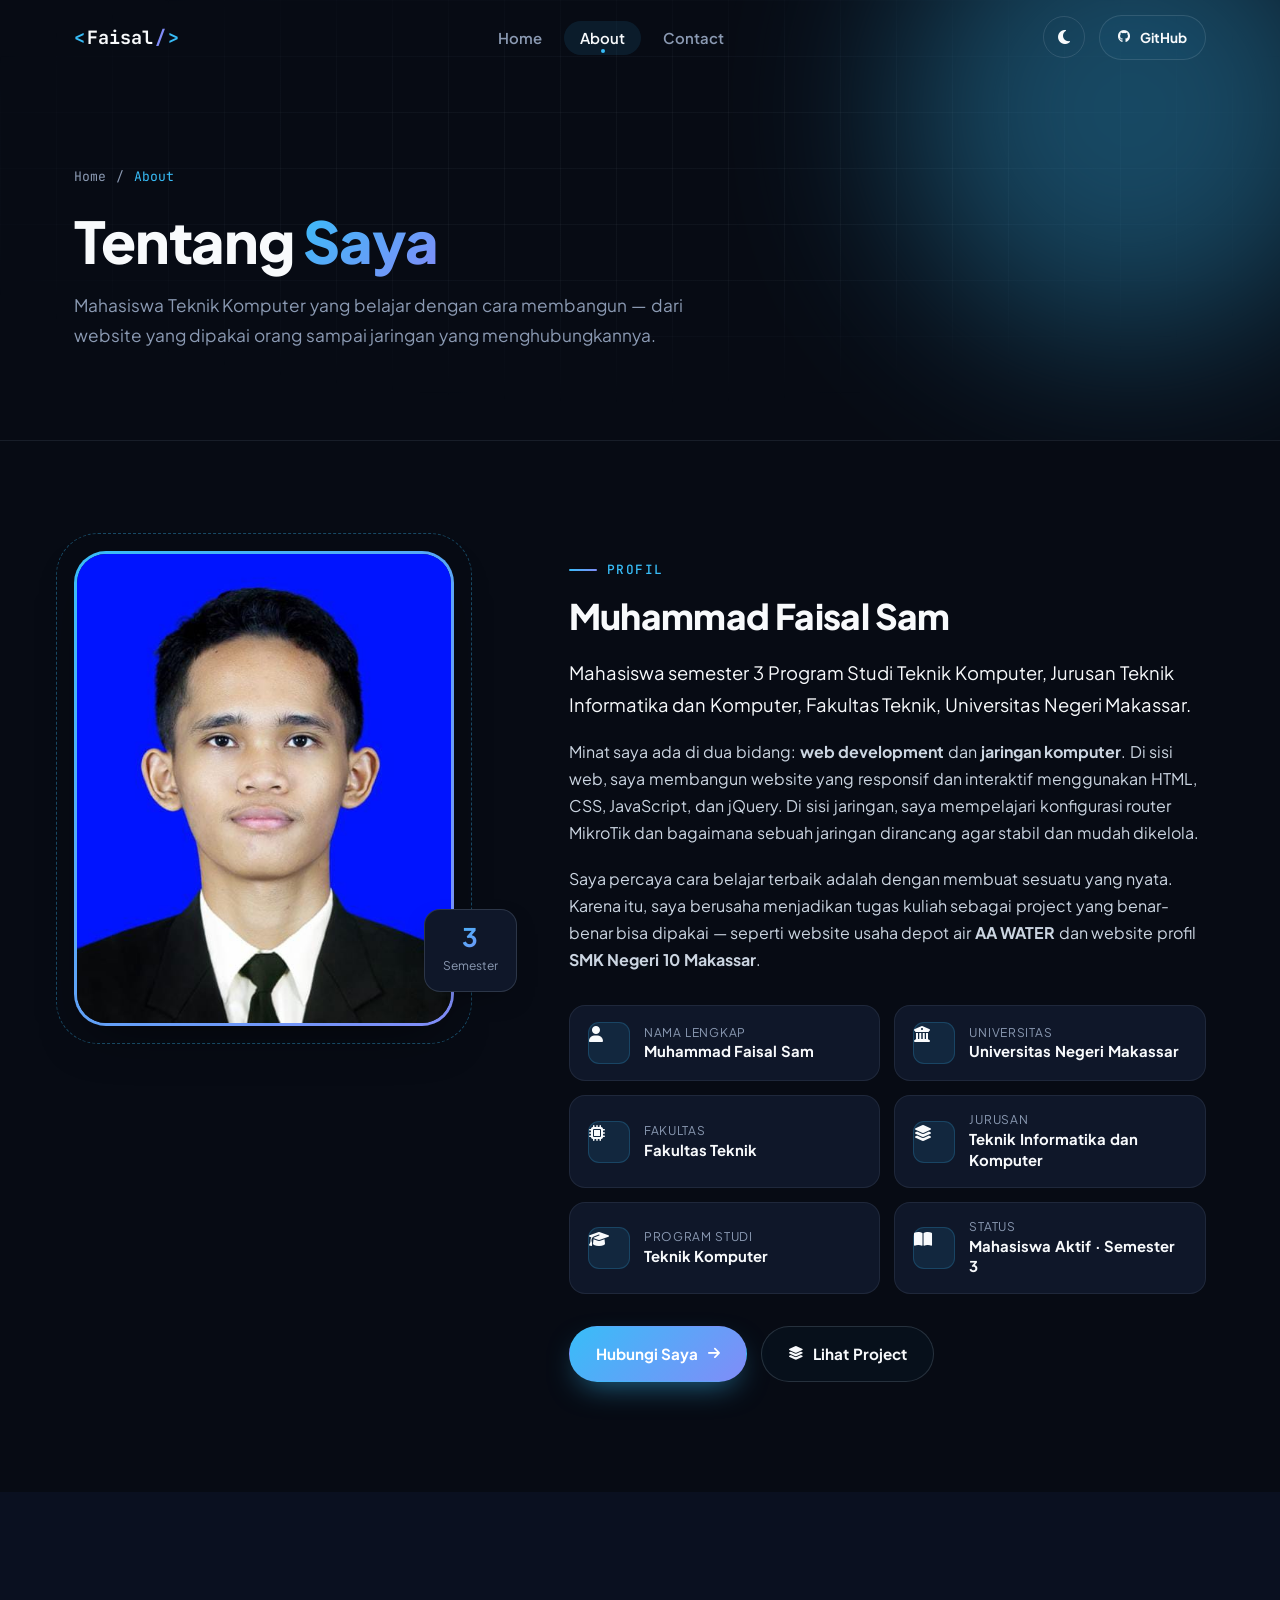
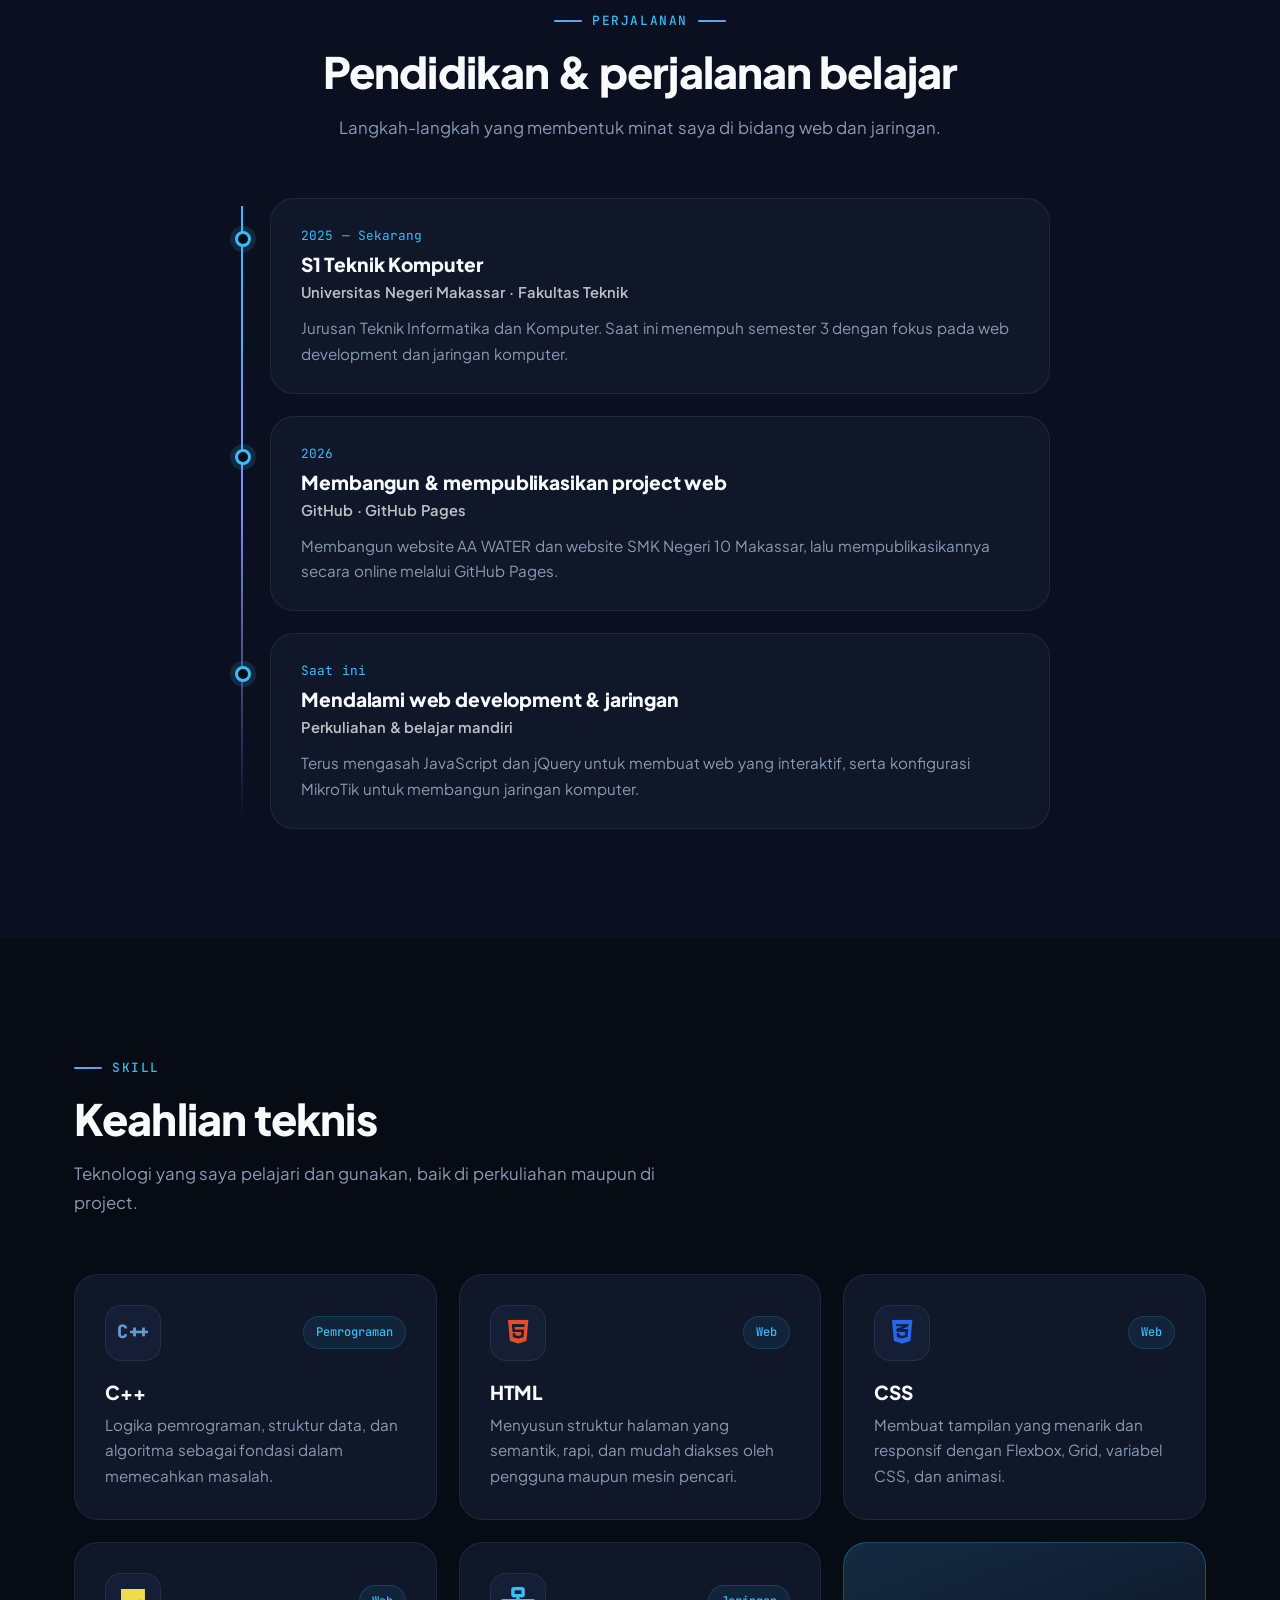
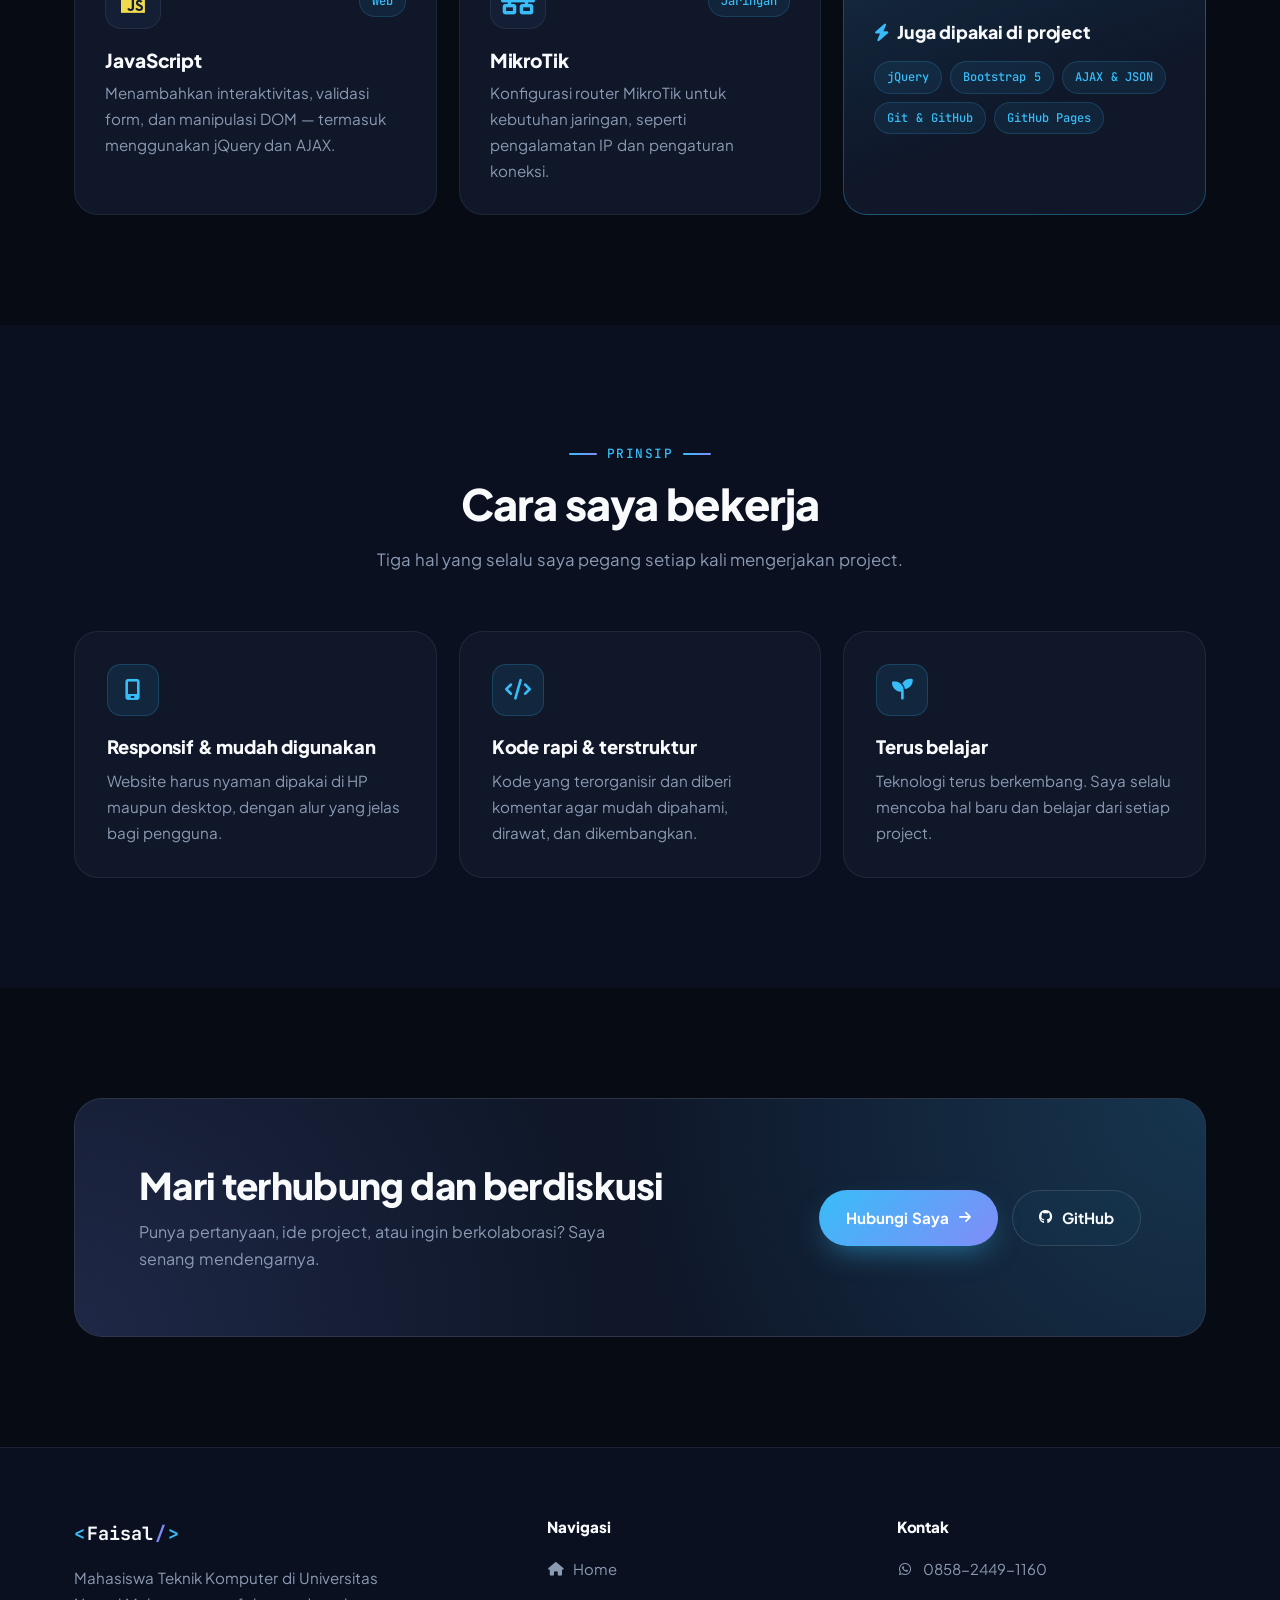
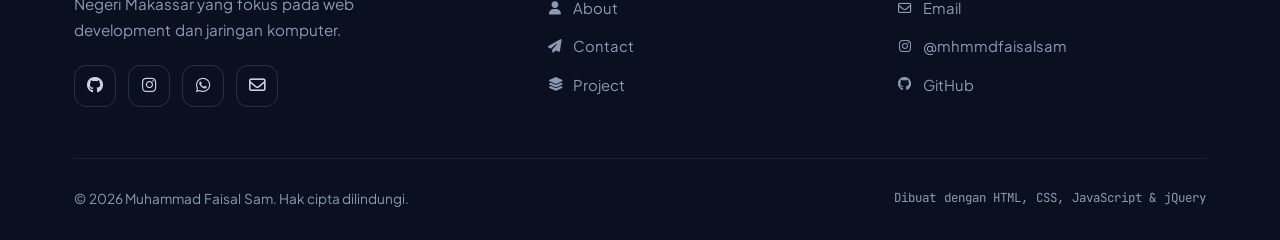
==== commit 7081262f: "ganti style" ====
--- a/about.html
+++ b/about.html
@@ -1,83 +1,353 @@
 <!DOCTYPE html>
 <html lang="id">
 <head>
-    <meta charset="UTF-8">
-    <meta name="viewport" content="width=device-width, initial-scale=1.0">
-    <title>Tentang Saya | Muhammad Faisal Sam</title>
-    
-
-    <link rel="stylesheet" href="style.css">
-
-    <link href="https://fonts.googleapis.com/css2?family=Poppins:wght@300;400;600&display=swap" rel="stylesheet">
+  <meta charset="UTF-8">
+  <meta name="viewport" content="width=device-width, initial-scale=1.0">
+  <title>About — Muhammad Faisal Sam</title>
+  <meta name="description" content="Profil Muhammad Faisal Sam: mahasiswa semester 3 Teknik Komputer, Fakultas Teknik, Universitas Negeri Makassar. Fokus pada web development dan jaringan komputer.">
+  <meta name="author" content="Muhammad Faisal Sam">
+  <meta name="theme-color" content="#070b14">
+  <meta property="og:title" content="About — Muhammad Faisal Sam">
+  <meta property="og:description" content="Mahasiswa Teknik Komputer UNM · Web Development &amp; Jaringan Komputer">
+  <meta property="og:image" content="assets/img/faisal.webp">
+  <link rel="icon" type="image/svg+xml" href="assets/img/favicon.svg">
+
+  <!-- Font & ikon disimpan lokal agar tetap tampil tanpa internet -->
+  <link rel="stylesheet" href="css/fonts.css">
+  <link rel="stylesheet" href="assets/vendor/fontawesome/css/all.min.css">
+  <link rel="stylesheet" href="css/style.css">
+
+  <script>
+    document.documentElement.className += " js";
+    try {
+      if (localStorage.getItem("theme") === "light") {
+        document.documentElement.setAttribute("data-theme", "light");
+      }
+    } catch (e) {}
+  </script>
 </head>
-<body>
-
-    <!-- Bagian Navigasi (Menu) -->
-    <header>
-        <nav class="navbar">
-            <div class="logo">Muhammad Faisal Sam<span></span></div>
-            <ul class="nav-links" id="nav-links">
-                <li><a href="index.html">Home</a></li>
-                <li><a href="about.html">About</a></li>
-                <li><a href="contact.html">Contact Me</a></li>
-            </ul>
-            <div class="nav-controls">
-                <button class="theme-toggle" id="theme-toggle" aria-label="Ganti tema terang/gelap">
-                    <span id="theme-icon">&#127769;</span>
-                </button>
-                <button class="hamburger" id="hamburger" aria-label="Buka menu" aria-expanded="false">
-                    <span></span>
-                    <span></span>
-                    <span></span>
-                </button>
-            </div>
+<body data-page="about">
+  <a href="#main" class="skip-link">Lewati ke konten</a>
+  <div class="scroll-progress" id="scrollProgress"></div>
+
+  <!-- ============ NAVBAR ============ -->
+  <header class="navbar" id="navbar">
+    <nav class="container nav-inner" aria-label="Navigasi utama">
+      <a href="index.html" class="logo" aria-label="Faisal — ke beranda">
+        <span class="bracket">&lt;</span>Faisal<span class="slash">/</span><span class="bracket">&gt;</span>
+      </a>
+
+      <ul class="nav-menu" id="navMenu">
+        <li><a href="index.html" class="nav-link">Home</a></li>
+        <li><a href="about.html" class="nav-link active" aria-current="page">About</a></li>
+        <li><a href="contact.html" class="nav-link">Contact</a></li>
+        <li class="mobile-cta">
+          <a href="https://github.com/muhammadfaisalsam441-Runary" target="_blank" rel="noopener" class="btn btn-primary btn-sm" style="width:100%">
+            <i class="fa-brands fa-github"></i> Lihat GitHub
+          </a>
+        </li>
+      </ul>
+
+      <div class="nav-actions">
+        <button class="theme-toggle" id="themeToggle" type="button" aria-label="Ganti tema terang/gelap" title="Ganti tema">
+          <i class="fa-solid fa-moon"></i><i class="fa-solid fa-sun"></i>
+        </button>
+        <a href="https://github.com/muhammadfaisalsam441-Runary" target="_blank" rel="noopener" class="btn btn-outline btn-sm nav-cta">
+          <i class="fa-brands fa-github"></i> GitHub
+        </a>
+        <button class="nav-toggle" id="navToggle" type="button" aria-label="Buka menu" aria-expanded="false" aria-controls="navMenu">
+          <span></span><span></span><span></span>
+        </button>
+      </div>
+    </nav>
+  </header>
+
+  <main id="main">
+    <!-- ============ PAGE HEADER ============ -->
+    <section class="page-header">
+      <div class="bg-grid"></div>
+      <div class="glow glow-1"></div>
+      <div class="container">
+        <nav class="breadcrumb reveal" aria-label="Breadcrumb">
+          <a href="index.html">Home</a><span>/</span><span class="current">About</span>
         </nav>
-    </header>
-
-    <!-- Bagian Konten Utama (About Section) -->
-    <main class="about-container">
-        
-        <!-- Penjelasan Singkat -->
-        <section class="about-text fade-in">
-            <h2>Tentang Saya</h2>
-            <div class="about-description">
-                <p>Halo! Saya <strong>Muhammad Faisal Sam</strong>, seorang mahasiswa semester 3 program studi Teknik Komputer di <strong>Universitas Negeri Makassar</strong>.</p>
-                <p>Saya sangat antusias dalam mempelajari bagaimana perangkat lunak dan infrastruktur teknologi saling terhubung. Oleh karena itu, saya mendedikasikan waktu saya untuk mendalami dunia <em>Web Development</em> dan mengelola infrastruktur <em>Jaringan Komputer</em>.</p>
-            </div>
-        </section>
-
-        <!-- Filter Pencarian Skill & Proyek -->
-        <div class="search-box fade-in">
-            <input type="text" id="cari-portofolio" placeholder="Cari skill atau proyek... (mis. 'javascript', 'mikrotik')">
-            <p id="no-result" class="loading-text" style="display: none;">Tidak ada skill atau proyek yang cocok dengan pencarian.</p>
-        </div>
-
-        <!-- Bagian Keahlian (Skills) -->
-        <section class="skills-section fade-in">
-            <h3>Keahlian & Teknologi</h3>
-            <div class="skills-grid" id="skills-grid">
-                <p class="loading-text">Memuat data keahlian...</p>
-            </div>
-        </section>
-
-        <!-- Bagian Proyek (Projects) -->
-        <section class="projects-section fade-in">
-            <h3>Proyek Saya</h3>
-            <div class="projects-grid" id="projects-grid">
-                <p class="loading-text">Memuat data proyek...</p>
-            </div>
-        </section>
-
-    </main>
-
-    <footer class="site-footer">
-        <p>&copy; <span id="year"></span> Muhammad Faisal Sam. All rights reserved.</p>
-    </footer>
-
-    <button id="back-to-top" class="back-to-top" aria-label="Kembali ke atas">&#8679;</button>
-
-    <!-- jQuery 3.7.1 (CDN, versi terkunci + SRI) -->
-    <script src="https://code.jquery.com/jquery-3.7.1.min.js" integrity="sha256-/JqT3SQfawRcv/BIHPThkBvs0OEvtFFmqPF/lYI/Cxo=" crossorigin="anonymous"></script>
-    <script src="script.js"></script>
+        <h1 class="page-title reveal">Tentang <span class="text-gradient">Saya</span></h1>
+        <p class="page-desc reveal">
+          Mahasiswa Teknik Komputer yang belajar dengan cara membangun — dari website yang dipakai
+          orang sampai jaringan yang menghubungkannya.
+        </p>
+      </div>
+    </section>
+
+    <!-- ============ PROFIL ============ -->
+    <section class="section" id="profil">
+      <div class="container about-grid">
+        <div class="about-photo reveal reveal-left">
+          <div class="photo-frame">
+            <img src="assets/img/faisal.webp" alt="Foto Muhammad Faisal Sam" width="640" height="640">
+          </div>
+          <div class="photo-badge">
+            <strong class="text-gradient">3</strong>
+            <small>Semester</small>
+          </div>
+        </div>
+
+        <div class="about-text reveal reveal-right">
+          <span class="eyebrow">Profil</span>
+          <h2>Muhammad Faisal Sam</h2>
+          <p class="lead">
+            Mahasiswa semester 3 Program Studi Teknik Komputer, Jurusan Teknik Informatika dan
+            Komputer, Fakultas Teknik, Universitas Negeri Makassar.
+          </p>
+          <p>
+            Minat saya ada di dua bidang: <strong>web development</strong> dan
+            <strong>jaringan komputer</strong>. Di sisi web, saya membangun website yang responsif
+            dan interaktif menggunakan HTML, CSS, JavaScript, dan jQuery. Di sisi jaringan, saya
+            mempelajari konfigurasi router MikroTik dan bagaimana sebuah jaringan dirancang agar
+            stabil dan mudah dikelola.
+          </p>
+          <p>
+            Saya percaya cara belajar terbaik adalah dengan membuat sesuatu yang nyata. Karena itu,
+            saya berusaha menjadikan tugas kuliah sebagai project yang benar-benar bisa dipakai —
+            seperti website usaha depot air <strong>AA WATER</strong> dan website profil
+            <strong>SMK Negeri 10 Makassar</strong>.
+          </p>
+
+          <div class="info-grid">
+            <div class="info-item">
+              <span class="icon-box"><i class="fa-solid fa-user"></i></span>
+              <div><small>Nama Lengkap</small><span>Muhammad Faisal Sam</span></div>
+            </div>
+            <div class="info-item">
+              <span class="icon-box"><i class="fa-solid fa-building-columns"></i></span>
+              <div><small>Universitas</small><span>Universitas Negeri Makassar</span></div>
+            </div>
+            <div class="info-item">
+              <span class="icon-box"><i class="fa-solid fa-microchip"></i></span>
+              <div><small>Fakultas</small><span>Fakultas Teknik</span></div>
+            </div>
+            <div class="info-item">
+              <span class="icon-box"><i class="fa-solid fa-layer-group"></i></span>
+              <div><small>Jurusan</small><span>Teknik Informatika dan Komputer</span></div>
+            </div>
+            <div class="info-item">
+              <span class="icon-box"><i class="fa-solid fa-graduation-cap"></i></span>
+              <div><small>Program Studi</small><span>Teknik Komputer</span></div>
+            </div>
+            <div class="info-item">
+              <span class="icon-box"><i class="fa-solid fa-book-open"></i></span>
+              <div><small>Status</small><span>Mahasiswa Aktif · Semester 3</span></div>
+            </div>
+          </div>
+
+          <div class="about-actions">
+            <a href="contact.html" class="btn btn-primary">Hubungi Saya <i class="fa-solid fa-arrow-right"></i></a>
+            <a href="index.html#project" class="btn btn-outline"><i class="fa-solid fa-layer-group"></i> Lihat Project</a>
+          </div>
+        </div>
+      </div>
+    </section>
+
+    <!-- ============ PERJALANAN ============ -->
+    <section class="section section-alt" id="perjalanan">
+      <div class="container">
+        <div class="section-head center reveal">
+          <span class="eyebrow">Perjalanan</span>
+          <h2 class="section-title">Pendidikan &amp; perjalanan belajar</h2>
+          <p class="section-desc">Langkah-langkah yang membentuk minat saya di bidang web dan jaringan.</p>
+        </div>
+
+        <div class="timeline">
+          <div class="card tl-item reveal">
+            <div class="tl-date">2025 — Sekarang</div>
+            <h3>S1 Teknik Komputer</h3>
+            <div class="tl-place">Universitas Negeri Makassar · Fakultas Teknik</div>
+            <p>
+              Jurusan Teknik Informatika dan Komputer. Saat ini menempuh semester 3 dengan fokus
+              pada web development dan jaringan komputer.
+            </p>
+          </div>
+          <div class="card tl-item reveal">
+            <div class="tl-date">2026</div>
+            <h3>Membangun &amp; mempublikasikan project web</h3>
+            <div class="tl-place">GitHub · GitHub Pages</div>
+            <p>
+              Membangun website AA WATER dan website SMK Negeri 10 Makassar, lalu
+              mempublikasikannya secara online melalui GitHub Pages.
+            </p>
+          </div>
+          <div class="card tl-item reveal">
+            <div class="tl-date">Saat ini</div>
+            <h3>Mendalami web development &amp; jaringan</h3>
+            <div class="tl-place">Perkuliahan &amp; belajar mandiri</div>
+            <p>
+              Terus mengasah JavaScript dan jQuery untuk membuat web yang interaktif, serta
+              konfigurasi MikroTik untuk membangun jaringan komputer.
+            </p>
+          </div>
+        </div>
+      </div>
+    </section>
+
+    <!-- ============ SKILL ============ -->
+    <section class="section" id="skill">
+      <div class="container">
+        <div class="section-head reveal">
+          <span class="eyebrow">Skill</span>
+          <h2 class="section-title">Keahlian teknis</h2>
+          <p class="section-desc">Teknologi yang saya pelajari dan gunakan, baik di perkuliahan maupun di project.</p>
+        </div>
+
+        <div class="skills-grid">
+          <article class="card skill-card reveal">
+            <div class="skill-head">
+              <span class="skill-icon"><span class="cpp">C++</span></span>
+              <span class="tag">Pemrograman</span>
+            </div>
+            <h3>C++</h3>
+            <p>Logika pemrograman, struktur data, dan algoritma sebagai fondasi dalam memecahkan masalah.</p>
+          </article>
+
+          <article class="card skill-card reveal">
+            <div class="skill-head">
+              <span class="skill-icon"><i class="fa-brands fa-html5 c-html"></i></span>
+              <span class="tag">Web</span>
+            </div>
+            <h3>HTML</h3>
+            <p>Menyusun struktur halaman yang semantik, rapi, dan mudah diakses oleh pengguna maupun mesin pencari.</p>
+          </article>
+
+          <article class="card skill-card reveal">
+            <div class="skill-head">
+              <span class="skill-icon"><i class="fa-brands fa-css3-alt c-css"></i></span>
+              <span class="tag">Web</span>
+            </div>
+            <h3>CSS</h3>
+            <p>Membuat tampilan yang menarik dan responsif dengan Flexbox, Grid, variabel CSS, dan animasi.</p>
+          </article>
+
+          <article class="card skill-card reveal">
+            <div class="skill-head">
+              <span class="skill-icon"><i class="fa-brands fa-js c-js"></i></span>
+              <span class="tag">Web</span>
+            </div>
+            <h3>JavaScript</h3>
+            <p>Menambahkan interaktivitas, validasi form, dan manipulasi DOM — termasuk menggunakan jQuery dan AJAX.</p>
+          </article>
+
+          <article class="card skill-card reveal">
+            <div class="skill-head">
+              <span class="skill-icon"><i class="fa-solid fa-network-wired c-mikrotik"></i></span>
+              <span class="tag">Jaringan</span>
+            </div>
+            <h3>MikroTik</h3>
+            <p>Konfigurasi router MikroTik untuk kebutuhan jaringan, seperti pengalamatan IP dan pengaturan koneksi.</p>
+          </article>
+
+          <article class="card skill-card highlight reveal">
+            <h3><i class="fa-solid fa-bolt" style="color:var(--primary);margin-right:8px"></i>Juga dipakai di project</h3>
+            <div class="tags">
+              <span class="tag">jQuery</span>
+              <span class="tag">Bootstrap 5</span>
+              <span class="tag">AJAX &amp; JSON</span>
+              <span class="tag">Git &amp; GitHub</span>
+              <span class="tag">GitHub Pages</span>
+            </div>
+          </article>
+        </div>
+      </div>
+    </section>
+
+    <!-- ============ CARA KERJA ============ -->
+    <section class="section section-alt" id="cara-kerja">
+      <div class="container">
+        <div class="section-head center reveal">
+          <span class="eyebrow">Prinsip</span>
+          <h2 class="section-title">Cara saya bekerja</h2>
+          <p class="section-desc">Tiga hal yang selalu saya pegang setiap kali mengerjakan project.</p>
+        </div>
+
+        <div class="values-grid">
+          <article class="card value-card reveal">
+            <span class="icon-box"><i class="fa-solid fa-mobile-screen"></i></span>
+            <h3>Responsif &amp; mudah digunakan</h3>
+            <p>Website harus nyaman dipakai di HP maupun desktop, dengan alur yang jelas bagi pengguna.</p>
+          </article>
+          <article class="card value-card reveal">
+            <span class="icon-box"><i class="fa-solid fa-code"></i></span>
+            <h3>Kode rapi &amp; terstruktur</h3>
+            <p>Kode yang terorganisir dan diberi komentar agar mudah dipahami, dirawat, dan dikembangkan.</p>
+          </article>
+          <article class="card value-card reveal">
+            <span class="icon-box"><i class="fa-solid fa-seedling"></i></span>
+            <h3>Terus belajar</h3>
+            <p>Teknologi terus berkembang. Saya selalu mencoba hal baru dan belajar dari setiap project.</p>
+          </article>
+        </div>
+      </div>
+    </section>
+
+    <!-- ============ CTA ============ -->
+    <section class="cta">
+      <div class="container">
+        <div class="cta-box reveal">
+          <div>
+            <h2>Mari terhubung dan berdiskusi</h2>
+            <p>Punya pertanyaan, ide project, atau ingin berkolaborasi? Saya senang mendengarnya.</p>
+          </div>
+          <div class="cta-actions">
+            <a href="contact.html" class="btn btn-primary">Hubungi Saya <i class="fa-solid fa-arrow-right"></i></a>
+            <a href="https://github.com/muhammadfaisalsam441-Runary" target="_blank" rel="noopener" class="btn btn-outline"><i class="fa-brands fa-github"></i> GitHub</a>
+          </div>
+        </div>
+      </div>
+    </section>
+  </main>
+
+  <!-- ============ FOOTER ============ -->
+  <footer class="footer">
+    <div class="container">
+      <div class="footer-grid">
+        <div class="footer-brand">
+          <a href="index.html" class="logo"><span class="bracket">&lt;</span>Faisal<span class="slash">/</span><span class="bracket">&gt;</span></a>
+          <p>Mahasiswa Teknik Komputer di Universitas Negeri Makassar yang fokus pada web development dan jaringan komputer.</p>
+          <div class="socials">
+            <a href="https://github.com/muhammadfaisalsam441-Runary" target="_blank" rel="noopener" class="social-link" aria-label="GitHub"><i class="fa-brands fa-github"></i></a>
+            <a href="https://www.instagram.com/mhmmdfaisalsam" target="_blank" rel="noopener" class="social-link" aria-label="Instagram"><i class="fa-brands fa-instagram"></i></a>
+            <a href="https://wa.me/6285824491160" target="_blank" rel="noopener" class="social-link" aria-label="WhatsApp"><i class="fa-brands fa-whatsapp"></i></a>
+            <a href="mailto:muhammadfaisalsam441@gmail.com" class="social-link" aria-label="Email"><i class="fa-regular fa-envelope"></i></a>
+          </div>
+        </div>
+        <div>
+          <h4>Navigasi</h4>
+          <ul class="footer-links">
+            <li><a href="index.html"><i class="fa-solid fa-house"></i> Home</a></li>
+            <li><a href="about.html"><i class="fa-solid fa-user"></i> About</a></li>
+            <li><a href="contact.html"><i class="fa-solid fa-paper-plane"></i> Contact</a></li>
+            <li><a href="index.html#project"><i class="fa-solid fa-layer-group"></i> Project</a></li>
+          </ul>
+        </div>
+        <div>
+          <h4>Kontak</h4>
+          <ul class="footer-links">
+            <li><a href="https://wa.me/6285824491160" target="_blank" rel="noopener"><i class="fa-brands fa-whatsapp"></i> 0858-2449-1160</a></li>
+            <li><a href="mailto:muhammadfaisalsam441@gmail.com"><i class="fa-regular fa-envelope"></i> Email</a></li>
+            <li><a href="https://www.instagram.com/mhmmdfaisalsam" target="_blank" rel="noopener"><i class="fa-brands fa-instagram"></i> @mhmmdfaisalsam</a></li>
+            <li><a href="https://github.com/muhammadfaisalsam441-Runary" target="_blank" rel="noopener"><i class="fa-brands fa-github"></i> GitHub</a></li>
+          </ul>
+        </div>
+      </div>
+      <div class="footer-bottom">
+        <span>&copy; <span class="year">2026</span> Muhammad Faisal Sam. Hak cipta dilindungi.</span>
+        <span class="made">Dibuat dengan HTML, CSS, JavaScript &amp; jQuery</span>
+      </div>
+    </div>
+  </footer>
+
+  <button class="back-to-top" id="backToTop" type="button" aria-label="Kembali ke atas"><i class="fa-solid fa-arrow-up"></i></button>
+  <div class="toast" id="toast" role="status" aria-live="polite"><i class="fa-solid fa-circle-check"></i><span></span></div>
+
+  <script src="js/vendor/jquery-3.7.1.min.js"></script>
+  <script src="js/main.js"></script>
 </body>
-</html>+</html>
--- a/css/fonts.css
+++ b/css/fonts.css
@@ -0,0 +1,64 @@
+/* Font lokal (dari Fontsource, lisensi SIL Open Font License) — website tetap rapi walau offline */
+@font-face {
+  font-family: "Plus Jakarta Sans";
+  font-style: normal;
+  font-weight: 400;
+  font-display: swap;
+  src: url("../assets/fonts/plus-jakarta-sans-latin-400-normal.woff2") format("woff2");
+}
+@font-face {
+  font-family: "Plus Jakarta Sans";
+  font-style: normal;
+  font-weight: 500;
+  font-display: swap;
+  src: url("../assets/fonts/plus-jakarta-sans-latin-500-normal.woff2") format("woff2");
+}
+@font-face {
+  font-family: "Plus Jakarta Sans";
+  font-style: normal;
+  font-weight: 600;
+  font-display: swap;
+  src: url("../assets/fonts/plus-jakarta-sans-latin-600-normal.woff2") format("woff2");
+}
+@font-face {
+  font-family: "Plus Jakarta Sans";
+  font-style: normal;
+  font-weight: 700;
+  font-display: swap;
+  src: url("../assets/fonts/plus-jakarta-sans-latin-700-normal.woff2") format("woff2");
+}
+@font-face {
+  font-family: "Plus Jakarta Sans";
+  font-style: normal;
+  font-weight: 800;
+  font-display: swap;
+  src: url("../assets/fonts/plus-jakarta-sans-latin-800-normal.woff2") format("woff2");
+}
+@font-face {
+  font-family: "JetBrains Mono";
+  font-style: normal;
+  font-weight: 400;
+  font-display: swap;
+  src: url("../assets/fonts/jetbrains-mono-latin-400-normal.woff2") format("woff2");
+}
+@font-face {
+  font-family: "JetBrains Mono";
+  font-style: normal;
+  font-weight: 500;
+  font-display: swap;
+  src: url("../assets/fonts/jetbrains-mono-latin-500-normal.woff2") format("woff2");
+}
+@font-face {
+  font-family: "JetBrains Mono";
+  font-style: normal;
+  font-weight: 700;
+  font-display: swap;
+  src: url("../assets/fonts/jetbrains-mono-latin-700-normal.woff2") format("woff2");
+}
+@font-face {
+  font-family: "JetBrains Mono";
+  font-style: normal;
+  font-weight: 800;
+  font-display: swap;
+  src: url("../assets/fonts/jetbrains-mono-latin-800-normal.woff2") format("woff2");
+}
--- a/css/style.css
+++ b/css/style.css
@@ -0,0 +1,2450 @@
+/* ==========================================================================
+   Portofolio — Muhammad Faisal Sam
+   Mahasiswa Teknik Komputer · Universitas Negeri Makassar
+   --------------------------------------------------------------------------
+   Daftar isi:
+   01. Variabel & tema (gelap / terang)
+   02. Reset & dasar
+   03. Utilitas (container, section, tombol, badge)
+   04. Navbar
+   05. Hero (Home)
+   06. Statistik
+   07. Fokus & tech stack
+   08. Project + galeri screenshot
+   09. Lightbox
+   10. Page header (About & Contact)
+   11. About
+   12. Contact + form
+   13. CTA & footer
+   14. Komponen global (toast, back-to-top, progress, reveal)
+   15. Responsif
+   ========================================================================== */
+
+/* 01. Variabel & tema ===================================================== */
+:root {
+  --bg: #070b14;
+  --bg-alt: #0a1020;
+  --surface: #0f1729;
+  --surface-2: #141e35;
+  --border: rgba(148, 163, 184, 0.12);
+  --border-strong: rgba(148, 163, 184, 0.22);
+  --text: #cbd5e1;
+  --muted: #8b9ab3;
+  --heading: #f8fafc;
+  --primary: #38bdf8;
+  --primary-2: #818cf8;
+  --primary-rgb: 56, 189, 248;
+  --gradient: linear-gradient(135deg, #38bdf8 0%, #818cf8 100%);
+  --success: #22c55e;
+  --danger: #f87171;
+  --wa: #25d366;
+  --grid-line: rgba(148, 163, 184, 0.06);
+  --shadow: 0 20px 50px -20px rgba(0, 0, 0, 0.6);
+  --shadow-soft: 0 10px 30px -15px rgba(0, 0, 0, 0.5);
+  --nav-bg: rgba(7, 11, 20, 0.72);
+
+  --font-sans: "Plus Jakarta Sans", system-ui, -apple-system, "Segoe UI", Roboto, sans-serif;
+  --font-mono: "JetBrains Mono", ui-monospace, "Cascadia Code", Consolas, monospace;
+
+  --radius-sm: 10px;
+  --radius: 16px;
+  --radius-lg: 24px;
+  --nav-h: 76px;
+  --ease: cubic-bezier(0.22, 1, 0.36, 1);
+  color-scheme: dark;
+}
+
+[data-theme="light"] {
+  --bg: #f7f9fc;
+  --bg-alt: #eef3f9;
+  --surface: #ffffff;
+  --surface-2: #f3f6fb;
+  --border: rgba(15, 23, 42, 0.08);
+  --border-strong: rgba(15, 23, 42, 0.16);
+  --text: #334155;
+  --muted: #64748b;
+  --heading: #0b1324;
+  --primary: #0284c7;
+  --primary-2: #4f46e5;
+  --primary-rgb: 2, 132, 199;
+  --gradient: linear-gradient(135deg, #0284c7 0%, #4f46e5 100%);
+  --grid-line: rgba(15, 23, 42, 0.05);
+  --shadow: 0 24px 50px -24px rgba(15, 23, 42, 0.25);
+  --shadow-soft: 0 12px 30px -18px rgba(15, 23, 42, 0.25);
+  --nav-bg: rgba(247, 249, 252, 0.8);
+  color-scheme: light;
+}
+
+/* 02. Reset & dasar ======================================================= */
+*,
+*::before,
+*::after {
+  box-sizing: border-box;
+  margin: 0;
+  padding: 0;
+}
+
+html {
+  scroll-behavior: auto;
+  -webkit-text-size-adjust: 100%;
+}
+
+body {
+  font-family: var(--font-sans);
+  font-size: 16px;
+  line-height: 1.7;
+  word-spacing: 0.04em;
+  color: var(--text);
+  background: var(--bg);
+  overflow-x: hidden;
+  transition: background-color 0.35s ease, color 0.35s ease;
+}
+
+main {
+  overflow-x: clip;
+}
+
+body.no-scroll {
+  overflow: hidden;
+}
+
+img {
+  max-width: 100%;
+  display: block;
+}
+
+a {
+  color: inherit;
+  text-decoration: none;
+}
+
+button,
+input,
+textarea,
+select {
+  font: inherit;
+  color: inherit;
+}
+
+button {
+  cursor: pointer;
+  background: none;
+  border: none;
+}
+
+ul {
+  list-style: none;
+}
+
+h1,
+h2,
+h3,
+h4 {
+  color: var(--heading);
+  line-height: 1.2;
+  font-weight: 800;
+  letter-spacing: -0.02em;
+}
+
+h3,
+h4 {
+  letter-spacing: -0.005em;
+}
+
+::selection {
+  background: rgba(var(--primary-rgb), 0.3);
+  color: var(--heading);
+}
+
+:focus-visible {
+  outline: 2px solid var(--primary);
+  outline-offset: 3px;
+  border-radius: 6px;
+}
+
+.skip-link {
+  position: absolute;
+  left: 16px;
+  top: -60px;
+  z-index: 2000;
+  padding: 10px 16px;
+  background: var(--primary);
+  color: #04111f;
+  font-weight: 700;
+  border-radius: var(--radius-sm);
+  transition: top 0.2s;
+}
+
+.skip-link:focus {
+  top: 16px;
+}
+
+/* 03. Utilitas ============================================================ */
+.container {
+  width: 100%;
+  max-width: 1180px;
+  margin: 0 auto;
+  padding: 0 24px;
+}
+
+.section {
+  padding: 110px 0;
+  position: relative;
+}
+
+.section-alt {
+  background: var(--bg-alt);
+}
+
+.section-head {
+  max-width: 640px;
+  margin-bottom: 56px;
+}
+
+.section-head.center {
+  margin-left: auto;
+  margin-right: auto;
+  text-align: center;
+}
+
+.eyebrow {
+  display: inline-flex;
+  align-items: center;
+  gap: 10px;
+  font-family: var(--font-mono);
+  font-size: 0.8rem;
+  font-weight: 500;
+  letter-spacing: 0.12em;
+  text-transform: uppercase;
+  color: var(--primary);
+  margin-bottom: 14px;
+}
+
+.eyebrow::before {
+  content: "";
+  width: 28px;
+  height: 2px;
+  background: var(--gradient);
+  border-radius: 2px;
+}
+
+.section-head.center .eyebrow::after {
+  content: "";
+  width: 28px;
+  height: 2px;
+  background: var(--gradient);
+  border-radius: 2px;
+}
+
+.section-title {
+  font-size: clamp(1.9rem, 3.6vw, 2.7rem);
+  margin-bottom: 16px;
+}
+
+.section-desc {
+  color: var(--muted);
+  font-size: 1.05rem;
+}
+
+.text-gradient {
+  background: var(--gradient);
+  -webkit-background-clip: text;
+  background-clip: text;
+  -webkit-text-fill-color: transparent;
+  color: transparent;
+}
+
+.btn {
+  display: inline-flex;
+  align-items: center;
+  justify-content: center;
+  gap: 10px;
+  padding: 14px 26px;
+  font-weight: 700;
+  font-size: 0.95rem;
+  border-radius: 999px;
+  border: 1px solid transparent;
+  transition: transform 0.25s var(--ease), box-shadow 0.25s var(--ease),
+    background-color 0.25s, border-color 0.25s, color 0.25s;
+  white-space: nowrap;
+}
+
+.btn i {
+  font-size: 0.9em;
+  transition: transform 0.25s var(--ease);
+}
+
+.btn:hover i.fa-arrow-right {
+  transform: translateX(4px);
+}
+
+.btn-primary {
+  background: var(--gradient);
+  color: #fff;
+  box-shadow: 0 12px 30px -10px rgba(var(--primary-rgb), 0.55);
+}
+
+.btn-primary:hover {
+  transform: translateY(-2px);
+  box-shadow: 0 18px 36px -12px rgba(var(--primary-rgb), 0.7);
+}
+
+.btn-outline {
+  border-color: var(--border-strong);
+  color: var(--heading);
+  background: rgba(var(--primary-rgb), 0.03);
+}
+
+.btn-outline:hover {
+  border-color: var(--primary);
+  color: var(--primary);
+  transform: translateY(-2px);
+}
+
+.btn-wa {
+  background: var(--wa);
+  color: #05290f;
+}
+
+.btn-wa:hover {
+  transform: translateY(-2px);
+  box-shadow: 0 14px 30px -12px rgba(37, 211, 102, 0.6);
+}
+
+.btn-sm {
+  padding: 10px 18px;
+  font-size: 0.85rem;
+}
+
+.tag {
+  display: inline-flex;
+  align-items: center;
+  gap: 6px;
+  padding: 5px 12px;
+  font-family: var(--font-mono);
+  font-size: 0.75rem;
+  font-weight: 500;
+  color: var(--primary);
+  background: rgba(var(--primary-rgb), 0.08);
+  border: 1px solid rgba(var(--primary-rgb), 0.18);
+  border-radius: 999px;
+}
+
+.tags {
+  display: flex;
+  flex-wrap: wrap;
+  gap: 8px;
+}
+
+.card {
+  background: var(--surface);
+  border: 1px solid var(--border);
+  border-radius: var(--radius-lg);
+  transition: border-color 0.3s, transform 0.3s var(--ease), box-shadow 0.3s var(--ease),
+    background-color 0.35s;
+}
+
+.icon-box {
+  width: 52px;
+  height: 52px;
+  display: grid;
+  place-items: center;
+  font-size: 1.3rem;
+  color: var(--primary);
+  background: rgba(var(--primary-rgb), 0.1);
+  border: 1px solid rgba(var(--primary-rgb), 0.2);
+  border-radius: 14px;
+  flex-shrink: 0;
+}
+
+.bg-grid {
+  position: absolute;
+  inset: 0;
+  background-image: linear-gradient(var(--grid-line) 1px, transparent 1px),
+    linear-gradient(90deg, var(--grid-line) 1px, transparent 1px);
+  background-size: 56px 56px;
+  -webkit-mask-image: radial-gradient(ellipse 80% 70% at 50% 40%, #000 30%, transparent 75%);
+  mask-image: radial-gradient(ellipse 80% 70% at 50% 40%, #000 30%, transparent 75%);
+  pointer-events: none;
+}
+
+.glow {
+  position: absolute;
+  border-radius: 50%;
+  filter: blur(90px);
+  opacity: 0.35;
+  pointer-events: none;
+}
+
+.glow-1 {
+  width: 460px;
+  height: 460px;
+  background: #38bdf8;
+  top: -120px;
+  right: -80px;
+}
+
+.glow-2 {
+  width: 380px;
+  height: 380px;
+  background: #818cf8;
+  top: 30%;
+  left: -220px;
+  opacity: 0.25;
+}
+
+[data-theme="light"] .glow {
+  opacity: 0.18;
+}
+
+/* 04. Navbar ============================================================== */
+.navbar {
+  position: fixed;
+  inset: 0 0 auto 0;
+  height: var(--nav-h);
+  z-index: 1000;
+  transition: background-color 0.3s, border-color 0.3s, height 0.3s var(--ease),
+    box-shadow 0.3s;
+  border-bottom: 1px solid transparent;
+}
+
+.navbar.scrolled {
+  height: 66px;
+  background: var(--nav-bg);
+  -webkit-backdrop-filter: blur(14px) saturate(160%);
+  backdrop-filter: blur(14px) saturate(160%);
+  border-bottom-color: var(--border);
+  box-shadow: 0 10px 30px -20px rgba(0, 0, 0, 0.5);
+}
+
+.nav-inner {
+  height: 100%;
+  display: flex;
+  align-items: center;
+  justify-content: space-between;
+  gap: 24px;
+}
+
+.logo {
+  font-family: var(--font-mono);
+  font-weight: 700;
+  font-size: 1.15rem;
+  color: var(--heading);
+  display: inline-flex;
+  align-items: center;
+  gap: 2px;
+}
+
+.logo .bracket {
+  color: var(--primary);
+}
+
+.logo .slash {
+  color: var(--primary-2);
+}
+
+.nav-menu {
+  display: flex;
+  align-items: center;
+  gap: 6px;
+}
+
+.nav-link {
+  position: relative;
+  padding: 8px 16px;
+  font-size: 0.93rem;
+  font-weight: 600;
+  color: var(--muted);
+  border-radius: 999px;
+  transition: color 0.25s, background-color 0.25s;
+}
+
+.nav-link:hover {
+  color: var(--heading);
+}
+
+.nav-link.active {
+  color: var(--heading);
+  background: rgba(var(--primary-rgb), 0.1);
+}
+
+.nav-link.active::after {
+  content: "";
+  position: absolute;
+  left: 50%;
+  bottom: 2px;
+  width: 4px;
+  height: 4px;
+  border-radius: 50%;
+  background: var(--primary);
+  transform: translateX(-50%);
+}
+
+.nav-actions {
+  display: flex;
+  align-items: center;
+  gap: 10px;
+}
+
+.theme-toggle,
+.nav-toggle {
+  width: 42px;
+  height: 42px;
+  display: grid;
+  place-items: center;
+  border-radius: 50%;
+  border: 1px solid var(--border-strong);
+  color: var(--heading);
+  transition: border-color 0.25s, color 0.25s, transform 0.4s var(--ease);
+}
+
+.theme-toggle:hover {
+  border-color: var(--primary);
+  color: var(--primary);
+  transform: rotate(20deg);
+}
+
+.theme-toggle .fa-sun,
+[data-theme="light"] .theme-toggle .fa-moon {
+  display: none;
+}
+
+[data-theme="light"] .theme-toggle .fa-sun {
+  display: inline-block;
+}
+
+.nav-cta {
+  margin-left: 4px;
+}
+
+.nav-toggle {
+  display: none;
+  position: relative;
+}
+
+.nav-toggle span {
+  position: absolute;
+  left: 50%;
+  width: 18px;
+  height: 2px;
+  background: currentColor;
+  border-radius: 2px;
+  transform: translateX(-50%);
+  transition: transform 0.3s var(--ease), opacity 0.2s, top 0.3s var(--ease);
+}
+
+.nav-toggle span:nth-child(1) { top: 14px; }
+.nav-toggle span:nth-child(2) { top: 20px; }
+.nav-toggle span:nth-child(3) { top: 26px; }
+
+.nav-toggle.open span:nth-child(1) {
+  top: 20px;
+  transform: translateX(-50%) rotate(45deg);
+}
+
+.nav-toggle.open span:nth-child(2) {
+  opacity: 0;
+}
+
+.nav-toggle.open span:nth-child(3) {
+  top: 20px;
+  transform: translateX(-50%) rotate(-45deg);
+}
+
+.scroll-progress {
+  position: fixed;
+  top: 0;
+  left: 0;
+  height: 3px;
+  width: 0;
+  background: var(--gradient);
+  z-index: 1100;
+}
+
+/* 05. Hero ================================================================ */
+.hero {
+  position: relative;
+  min-height: 100vh;
+  min-height: 100svh;
+  display: flex;
+  align-items: center;
+  padding: calc(var(--nav-h) + 40px) 0 130px;
+  overflow: hidden;
+}
+
+.hero-grid {
+  position: relative;
+  display: grid;
+  grid-template-columns: 1.15fr 0.85fr;
+  align-items: center;
+  gap: 64px;
+}
+
+.status-badge {
+  display: inline-flex;
+  align-items: center;
+  gap: 10px;
+  padding: 8px 16px 8px 12px;
+  font-size: 0.85rem;
+  font-weight: 600;
+  color: var(--text);
+  background: var(--surface);
+  border: 1px solid var(--border-strong);
+  border-radius: 999px;
+  margin-bottom: 26px;
+}
+
+.pulse-dot {
+  position: relative;
+  width: 10px;
+  height: 10px;
+  border-radius: 50%;
+  background: var(--success);
+}
+
+.pulse-dot::after {
+  content: "";
+  position: absolute;
+  inset: 0;
+  border-radius: 50%;
+  background: var(--success);
+  animation: pulse 2s ease-out infinite;
+}
+
+@keyframes pulse {
+  0% { transform: scale(1); opacity: 0.7; }
+  100% { transform: scale(2.8); opacity: 0; }
+}
+
+.hero-title {
+  font-size: clamp(2.4rem, 5.4vw, 4.1rem);
+  line-height: 1.08;
+  margin-bottom: 20px;
+}
+
+.hero-title .hello {
+  display: block;
+  font-size: 0.5em;
+  font-weight: 600;
+  color: var(--muted);
+  letter-spacing: 0;
+  margin-bottom: 10px;
+}
+
+.hero-role {
+  font-family: var(--font-mono);
+  font-size: clamp(1.02rem, 1.8vw, 1.25rem);
+  color: var(--heading);
+  margin-bottom: 22px;
+  min-height: 1.8em;
+}
+
+.hero-role .prompt {
+  color: var(--primary);
+  margin-right: 8px;
+}
+
+.typed {
+  color: var(--primary);
+}
+
+.caret {
+  display: inline-block;
+  width: 2px;
+  height: 1.15em;
+  margin-left: 3px;
+  background: var(--primary);
+  vertical-align: -0.2em;
+  animation: blink 1s steps(1) infinite;
+}
+
+@keyframes blink {
+  50% { opacity: 0; }
+}
+
+.hero-desc {
+  max-width: 560px;
+  font-size: 1.08rem;
+  color: var(--muted);
+  margin-bottom: 34px;
+}
+
+.hero-actions {
+  display: flex;
+  flex-wrap: wrap;
+  gap: 14px;
+  margin-bottom: 40px;
+}
+
+.socials {
+  display: flex;
+  align-items: center;
+  gap: 12px;
+}
+
+.socials-label {
+  font-size: 0.85rem;
+  color: var(--muted);
+  margin-right: 6px;
+}
+
+.social-link {
+  width: 42px;
+  height: 42px;
+  display: grid;
+  place-items: center;
+  border-radius: 12px;
+  border: 1px solid var(--border-strong);
+  color: var(--text);
+  font-size: 1.05rem;
+  transition: color 0.25s, border-color 0.25s, transform 0.25s var(--ease),
+    background-color 0.25s;
+}
+
+.social-link:hover {
+  color: var(--primary);
+  border-color: var(--primary);
+  background: rgba(var(--primary-rgb), 0.08);
+  transform: translateY(-3px);
+}
+
+/* Foto hero */
+.hero-visual {
+  position: relative;
+  justify-self: center;
+  width: min(100%, 400px);
+}
+
+.photo-frame {
+  position: relative;
+  aspect-ratio: 4 / 5;
+  border-radius: 32px;
+  padding: 3px;
+  background: var(--gradient);
+  box-shadow: var(--shadow);
+}
+
+.photo-frame::before {
+  content: "";
+  position: absolute;
+  inset: -18px;
+  border: 1px dashed rgba(var(--primary-rgb), 0.35);
+  border-radius: 42px;
+  pointer-events: none;
+}
+
+.photo-frame img {
+  width: 100%;
+  height: 100%;
+  object-fit: cover;
+  object-position: center top;
+  border-radius: 29px;
+  background: var(--surface-2);
+}
+
+.float-card {
+  position: absolute;
+  display: flex;
+  align-items: center;
+  gap: 12px;
+  padding: 12px 16px;
+  background: var(--nav-bg);
+  -webkit-backdrop-filter: blur(12px);
+  backdrop-filter: blur(12px);
+  border: 1px solid var(--border-strong);
+  border-radius: 16px;
+  box-shadow: var(--shadow-soft);
+  animation: float 6s ease-in-out infinite;
+}
+
+.float-card .icon-box {
+  width: 40px;
+  height: 40px;
+  font-size: 1rem;
+  border-radius: 11px;
+}
+
+.float-card strong {
+  display: block;
+  font-size: 0.88rem;
+  color: var(--heading);
+  line-height: 1.3;
+}
+
+.float-card small {
+  font-family: var(--font-mono);
+  font-size: 0.72rem;
+  color: var(--muted);
+}
+
+.float-card.fc-1 {
+  top: 12%;
+  left: -64px;
+}
+
+.float-card.fc-2 {
+  bottom: 12%;
+  right: -56px;
+  animation-delay: -3s;
+}
+
+@keyframes float {
+  0%, 100% { transform: translateY(0); }
+  50% { transform: translateY(-12px); }
+}
+
+.scroll-hint {
+  position: absolute;
+  left: 50%;
+  bottom: 58px;
+  transform: translateX(-50%);
+  display: flex;
+  flex-direction: column;
+  align-items: center;
+  gap: 8px;
+  font-family: var(--font-mono);
+  font-size: 0.7rem;
+  letter-spacing: 0.15em;
+  text-transform: uppercase;
+  color: var(--muted);
+}
+
+.mouse {
+  width: 22px;
+  height: 34px;
+  border: 2px solid var(--border-strong);
+  border-radius: 12px;
+  position: relative;
+}
+
+.mouse::after {
+  content: "";
+  position: absolute;
+  top: 6px;
+  left: 50%;
+  width: 3px;
+  height: 7px;
+  border-radius: 2px;
+  background: var(--primary);
+  transform: translateX(-50%);
+  animation: scroll-wheel 1.8s ease-in-out infinite;
+}
+
+@keyframes scroll-wheel {
+  0% { opacity: 1; transform: translate(-50%, 0); }
+  100% { opacity: 0; transform: translate(-50%, 10px); }
+}
+
+/* 06. Statistik =========================================================== */
+.stats {
+  position: relative;
+  margin-top: -40px;
+  z-index: 2;
+}
+
+.stats-grid {
+  display: grid;
+  grid-template-columns: repeat(4, 1fr);
+  background: var(--surface);
+  border: 1px solid var(--border);
+  border-radius: var(--radius-lg);
+  box-shadow: var(--shadow-soft);
+  overflow: hidden;
+}
+
+.stat {
+  padding: 30px 26px;
+  text-align: center;
+  border-right: 1px solid var(--border);
+}
+
+.stat:last-child {
+  border-right: none;
+}
+
+.stat-num {
+  font-size: 2.3rem;
+  font-weight: 800;
+  line-height: 1;
+  margin-bottom: 8px;
+}
+
+.stat-label {
+  font-size: 0.9rem;
+  color: var(--muted);
+}
+
+/* 07. Fokus & tech stack ================================================== */
+.focus-grid {
+  display: grid;
+  grid-template-columns: repeat(2, 1fr);
+  gap: 24px;
+}
+
+.focus-card {
+  position: relative;
+  padding: 38px;
+  overflow: hidden;
+}
+
+.focus-card::before {
+  content: "";
+  position: absolute;
+  inset: 0 0 auto 0;
+  height: 3px;
+  background: var(--gradient);
+  transform: scaleX(0);
+  transform-origin: left;
+  transition: transform 0.5s var(--ease);
+}
+
+.focus-card:hover {
+  transform: translateY(-6px);
+  border-color: rgba(var(--primary-rgb), 0.35);
+  box-shadow: var(--shadow);
+}
+
+.focus-card:hover::before {
+  transform: scaleX(1);
+}
+
+.focus-card .num {
+  position: absolute;
+  top: 26px;
+  right: 30px;
+  font-family: var(--font-mono);
+  font-size: 0.85rem;
+  color: var(--muted);
+  opacity: 0.6;
+}
+
+.focus-card h3 {
+  font-size: 1.45rem;
+  margin: 24px 0 12px;
+}
+
+.focus-card p {
+  color: var(--muted);
+  margin-bottom: 22px;
+}
+
+.check-list li {
+  display: flex;
+  align-items: flex-start;
+  gap: 10px;
+  margin-bottom: 8px;
+  font-size: 0.95rem;
+}
+
+.check-list li i {
+  color: var(--primary);
+  margin-top: 6px;
+  font-size: 0.8rem;
+}
+
+.focus-card .check-list {
+  margin-bottom: 24px;
+}
+
+.stack {
+  margin-top: 70px;
+  text-align: center;
+}
+
+.stack-title {
+  font-family: var(--font-mono);
+  font-size: 0.82rem;
+  letter-spacing: 0.12em;
+  text-transform: uppercase;
+  color: var(--muted);
+  margin-bottom: 24px;
+}
+
+.stack-list {
+  display: flex;
+  flex-wrap: wrap;
+  justify-content: center;
+  gap: 14px;
+}
+
+.stack-item {
+  display: inline-flex;
+  align-items: center;
+  gap: 12px;
+  padding: 14px 22px;
+  background: var(--surface);
+  border: 1px solid var(--border);
+  border-radius: 14px;
+  font-weight: 700;
+  color: var(--heading);
+  transition: transform 0.3s var(--ease), border-color 0.3s, box-shadow 0.3s;
+}
+
+.stack-item:hover {
+  transform: translateY(-4px);
+  border-color: rgba(var(--primary-rgb), 0.4);
+  box-shadow: var(--shadow-soft);
+}
+
+.stack-item i,
+.stack-item .cpp {
+  font-size: 1.35rem;
+}
+
+.cpp {
+  font-family: var(--font-mono);
+  font-weight: 800;
+  font-size: 1rem !important;
+  line-height: 1;
+  color: #659ad2;
+}
+
+.c-cpp { color: #659ad2; }
+.c-html { color: #e34f26; }
+.c-css { color: #2965f1; }
+.c-js { color: #f0db4f; }
+.c-mikrotik { color: #38bdf8; }
+[data-theme="light"] .c-js { color: #d4b106; }
+[data-theme="light"] .c-mikrotik { color: #0284c7; }
+
+/* 08. Project ============================================================= */
+.project {
+  display: grid;
+  grid-template-columns: 1.1fr 0.9fr;
+  gap: 56px;
+  align-items: center;
+  margin-bottom: 110px;
+}
+
+.project:last-of-type {
+  margin-bottom: 0;
+}
+
+.project.reverse .project-media {
+  order: 2;
+}
+
+.browser {
+  background: var(--surface);
+  border: 1px solid var(--border-strong);
+  border-radius: 18px;
+  overflow: hidden;
+  box-shadow: var(--shadow);
+}
+
+.browser-bar {
+  display: flex;
+  align-items: center;
+  gap: 14px;
+  padding: 12px 16px;
+  background: var(--surface-2);
+  border-bottom: 1px solid var(--border);
+}
+
+.dots {
+  display: flex;
+  gap: 7px;
+}
+
+.dots span {
+  width: 11px;
+  height: 11px;
+  border-radius: 50%;
+  background: #ff5f57;
+}
+
+.dots span:nth-child(2) { background: #febc2e; }
+.dots span:nth-child(3) { background: #28c840; }
+
+.browser-url {
+  flex: 1;
+  min-width: 0;
+  padding: 5px 12px;
+  font-family: var(--font-mono);
+  font-size: 0.72rem;
+  color: var(--muted);
+  background: var(--bg);
+  border-radius: 8px;
+  white-space: nowrap;
+  overflow: hidden;
+  text-overflow: ellipsis;
+}
+
+.browser-url i {
+  color: var(--success);
+  margin-right: 6px;
+}
+
+.shot-main {
+  position: relative;
+  display: block;
+  width: 100%;
+  aspect-ratio: 16 / 10;
+  overflow: hidden;
+  background: var(--surface-2);
+  cursor: zoom-in;
+}
+
+.shot-main img {
+  width: 100%;
+  height: 100%;
+  object-fit: cover;
+  object-position: top center;
+  transition: transform 0.8s var(--ease);
+}
+
+.shot-main:hover img {
+  transform: scale(1.04);
+}
+
+.shot-main .zoom-hint {
+  position: absolute;
+  right: 14px;
+  bottom: 14px;
+  display: inline-flex;
+  align-items: center;
+  gap: 8px;
+  padding: 8px 14px;
+  font-size: 0.8rem;
+  font-weight: 600;
+  color: #fff;
+  background: rgba(7, 11, 20, 0.75);
+  -webkit-backdrop-filter: blur(6px);
+  backdrop-filter: blur(6px);
+  border-radius: 999px;
+  opacity: 0;
+  transform: translateY(8px);
+  transition: opacity 0.3s, transform 0.3s var(--ease);
+}
+
+.shot-main:hover .zoom-hint,
+.shot-main:focus-visible .zoom-hint {
+  opacity: 1;
+  transform: none;
+}
+
+.shot-thumbs {
+  display: flex;
+  gap: 12px;
+  margin-top: 14px;
+}
+
+.shot-thumb {
+  width: 110px;
+  aspect-ratio: 16 / 10;
+  border-radius: 10px;
+  overflow: hidden;
+  border: 2px solid var(--border);
+  opacity: 0.55;
+  transition: opacity 0.25s, border-color 0.25s, transform 0.25s var(--ease);
+}
+
+.shot-thumb img {
+  width: 100%;
+  height: 100%;
+  object-fit: cover;
+  object-position: top;
+}
+
+.shot-thumb:hover {
+  opacity: 0.9;
+  transform: translateY(-2px);
+}
+
+.shot-thumb.active {
+  opacity: 1;
+  border-color: var(--primary);
+}
+
+.project-index {
+  font-family: var(--font-mono);
+  font-size: 0.82rem;
+  color: var(--primary);
+  margin-bottom: 10px;
+  display: block;
+}
+
+.project-title {
+  font-size: clamp(1.6rem, 2.6vw, 2rem);
+  margin-bottom: 8px;
+}
+
+.project-subtitle {
+  font-weight: 600;
+  color: var(--heading);
+  opacity: 0.8;
+  margin-bottom: 16px;
+}
+
+.project-desc {
+  color: var(--muted);
+  margin-bottom: 20px;
+}
+
+.project .check-list {
+  margin-bottom: 24px;
+}
+
+.project .tags {
+  margin-bottom: 28px;
+}
+
+.project-links {
+  display: flex;
+  flex-wrap: wrap;
+  gap: 12px;
+}
+
+.more-projects {
+  margin-top: 80px;
+  display: flex;
+  flex-wrap: wrap;
+  align-items: center;
+  justify-content: space-between;
+  gap: 20px;
+  padding: 28px 32px;
+}
+
+.more-projects h3 {
+  font-size: 1.15rem;
+  margin-bottom: 4px;
+}
+
+.more-projects p {
+  color: var(--muted);
+  font-size: 0.95rem;
+}
+
+/* 09. Lightbox ============================================================ */
+.lightbox {
+  position: fixed;
+  inset: 0;
+  z-index: 3000;
+  display: none;
+  align-items: center;
+  justify-content: center;
+  padding: 70px 80px;
+  background: rgba(3, 6, 12, 0.92);
+  -webkit-backdrop-filter: blur(6px);
+  backdrop-filter: blur(6px);
+}
+
+.lightbox.show {
+  display: flex;
+}
+
+.lightbox-figure {
+  max-width: 1200px;
+  max-height: 100%;
+  display: flex;
+  flex-direction: column;
+  align-items: center;
+  gap: 16px;
+}
+
+.lightbox-img {
+  max-width: 100%;
+  max-height: calc(100vh - 190px);
+  object-fit: contain;
+  border-radius: 12px;
+  box-shadow: 0 30px 80px -20px rgba(0, 0, 0, 0.8);
+}
+
+.lightbox-caption {
+  color: #cbd5e1;
+  font-size: 0.92rem;
+  text-align: center;
+}
+
+.lightbox-caption span {
+  font-family: var(--font-mono);
+  color: #38bdf8;
+  margin-left: 8px;
+}
+
+.lb-btn {
+  position: absolute;
+  width: 48px;
+  height: 48px;
+  display: grid;
+  place-items: center;
+  border-radius: 50%;
+  color: #fff;
+  background: rgba(255, 255, 255, 0.08);
+  border: 1px solid rgba(255, 255, 255, 0.15);
+  font-size: 1.1rem;
+  transition: background-color 0.25s, transform 0.25s;
+}
+
+.lb-btn:hover {
+  background: rgba(56, 189, 248, 0.25);
+}
+
+.lb-close {
+  top: 20px;
+  right: 20px;
+}
+
+.lb-prev {
+  left: 20px;
+  top: 50%;
+  transform: translateY(-50%);
+}
+
+.lb-next {
+  right: 20px;
+  top: 50%;
+  transform: translateY(-50%);
+}
+
+/* 10. Page header ========================================================= */
+.page-header {
+  position: relative;
+  padding: calc(var(--nav-h) + 90px) 0 90px;
+  overflow: hidden;
+  border-bottom: 1px solid var(--border);
+}
+
+.page-header .container {
+  position: relative;
+}
+
+.breadcrumb {
+  display: flex;
+  align-items: center;
+  gap: 10px;
+  font-family: var(--font-mono);
+  font-size: 0.82rem;
+  color: var(--muted);
+  margin-bottom: 18px;
+}
+
+.breadcrumb a:hover {
+  color: var(--primary);
+}
+
+.breadcrumb .current {
+  color: var(--primary);
+}
+
+.page-title {
+  font-size: clamp(2.3rem, 5vw, 3.6rem);
+  margin-bottom: 16px;
+  max-width: 760px;
+}
+
+.page-desc {
+  max-width: 620px;
+  font-size: 1.08rem;
+  color: var(--muted);
+}
+
+/* 11. About =============================================================== */
+.about-grid {
+  display: grid;
+  grid-template-columns: 0.8fr 1.2fr;
+  gap: 70px;
+  align-items: start;
+}
+
+.about-photo {
+  position: sticky;
+  top: 100px;
+}
+
+.about-photo .photo-frame {
+  max-width: 380px;
+}
+
+.photo-badge {
+  position: absolute;
+  right: -18px;
+  bottom: 34px;
+  padding: 14px 18px;
+  background: var(--surface);
+  border: 1px solid var(--border-strong);
+  border-radius: 16px;
+  box-shadow: var(--shadow-soft);
+  text-align: center;
+}
+
+.photo-badge strong {
+  display: block;
+  font-size: 1.6rem;
+  line-height: 1;
+}
+
+.photo-badge small {
+  font-size: 0.75rem;
+  color: var(--muted);
+}
+
+.about-text h2 {
+  font-size: clamp(1.7rem, 3vw, 2.2rem);
+  margin-bottom: 20px;
+}
+
+.about-text p {
+  margin-bottom: 18px;
+  color: var(--text);
+}
+
+.about-text p.lead {
+  font-size: 1.15rem;
+  color: var(--heading);
+}
+
+.info-grid {
+  display: grid;
+  grid-template-columns: repeat(2, 1fr);
+  gap: 14px;
+  margin: 32px 0;
+}
+
+.info-item {
+  display: flex;
+  align-items: center;
+  gap: 14px;
+  padding: 16px 18px;
+  background: var(--surface);
+  border: 1px solid var(--border);
+  border-radius: var(--radius);
+}
+
+.info-item .icon-box {
+  width: 42px;
+  height: 42px;
+  font-size: 1rem;
+  border-radius: 11px;
+}
+
+.info-item small {
+  display: block;
+  font-size: 0.75rem;
+  color: var(--muted);
+  text-transform: uppercase;
+  letter-spacing: 0.06em;
+  line-height: 1.4;
+}
+
+.info-item span {
+  display: block;
+  font-weight: 700;
+  color: var(--heading);
+  font-size: 0.93rem;
+  line-height: 1.4;
+  word-break: break-word;
+}
+
+.about-actions {
+  display: flex;
+  flex-wrap: wrap;
+  gap: 14px;
+}
+
+/* Timeline */
+.timeline {
+  position: relative;
+  max-width: 820px;
+  margin: 0 auto;
+  padding-left: 40px;
+}
+
+.timeline::before {
+  content: "";
+  position: absolute;
+  left: 11px;
+  top: 8px;
+  bottom: 8px;
+  width: 2px;
+  background: linear-gradient(to bottom, var(--primary), var(--primary-2), transparent);
+}
+
+.tl-item {
+  position: relative;
+  padding: 26px 30px;
+  margin-bottom: 22px;
+}
+
+.tl-item:last-child {
+  margin-bottom: 0;
+}
+
+.tl-item::before {
+  content: "";
+  position: absolute;
+  left: -36px;
+  top: 32px;
+  width: 16px;
+  height: 16px;
+  border-radius: 50%;
+  background: var(--bg);
+  border: 3px solid var(--primary);
+  box-shadow: 0 0 0 5px rgba(var(--primary-rgb), 0.15);
+}
+
+.tl-item:hover {
+  border-color: rgba(var(--primary-rgb), 0.35);
+  transform: translateX(6px);
+}
+
+.tl-date {
+  font-family: var(--font-mono);
+  font-size: 0.8rem;
+  color: var(--primary);
+  margin-bottom: 6px;
+}
+
+.tl-item h3 {
+  font-size: 1.2rem;
+  margin-bottom: 4px;
+}
+
+.tl-place {
+  font-weight: 600;
+  font-size: 0.92rem;
+  color: var(--heading);
+  opacity: 0.75;
+  margin-bottom: 10px;
+}
+
+.tl-item p {
+  color: var(--muted);
+  font-size: 0.95rem;
+}
+
+/* Skill cards */
+.skills-grid {
+  display: grid;
+  grid-template-columns: repeat(3, 1fr);
+  gap: 22px;
+}
+
+.skill-card {
+  padding: 30px;
+  display: flex;
+  flex-direction: column;
+}
+
+.skill-card:hover {
+  transform: translateY(-6px);
+  border-color: rgba(var(--primary-rgb), 0.35);
+  box-shadow: var(--shadow);
+}
+
+.skill-head {
+  display: flex;
+  align-items: center;
+  justify-content: space-between;
+  margin-bottom: 20px;
+}
+
+.skill-icon {
+  width: 56px;
+  height: 56px;
+  display: grid;
+  place-items: center;
+  font-size: 1.7rem;
+  background: var(--surface-2);
+  border: 1px solid var(--border);
+  border-radius: 16px;
+}
+
+.skill-icon .cpp {
+  font-size: 1.15rem !important;
+}
+
+.skill-card h3 {
+  font-size: 1.2rem;
+  margin-bottom: 8px;
+}
+
+.skill-card p {
+  color: var(--muted);
+  font-size: 0.95rem;
+}
+
+.skill-card.highlight {
+  background: linear-gradient(160deg, rgba(var(--primary-rgb), 0.12), transparent 60%), var(--surface);
+  border-color: rgba(var(--primary-rgb), 0.3);
+  justify-content: center;
+}
+
+.skill-card.highlight h3 {
+  font-size: 1.1rem;
+  margin-bottom: 14px;
+}
+
+.skill-card.highlight .tags {
+  margin-top: 4px;
+}
+
+/* Values */
+.values-grid {
+  display: grid;
+  grid-template-columns: repeat(3, 1fr);
+  gap: 22px;
+}
+
+.value-card {
+  padding: 32px;
+}
+
+.value-card:hover {
+  transform: translateY(-6px);
+  border-color: rgba(var(--primary-rgb), 0.35);
+}
+
+.value-card h3 {
+  font-size: 1.15rem;
+  margin: 20px 0 10px;
+}
+
+.value-card p {
+  color: var(--muted);
+  font-size: 0.95rem;
+}
+
+/* 12. Contact ============================================================= */
+.contact-grid {
+  display: grid;
+  grid-template-columns: 0.85fr 1.15fr;
+  gap: 40px;
+  align-items: start;
+}
+
+.contact-info h2 {
+  font-size: 1.7rem;
+  margin-bottom: 12px;
+}
+
+.contact-info > p {
+  color: var(--muted);
+  margin-bottom: 28px;
+}
+
+.contact-list {
+  display: flex;
+  flex-direction: column;
+  gap: 14px;
+}
+
+.contact-item {
+  display: flex;
+  align-items: center;
+  gap: 16px;
+  padding: 18px 20px;
+}
+
+.contact-item:hover {
+  border-color: rgba(var(--primary-rgb), 0.35);
+  transform: translateX(6px);
+}
+
+.contact-item .icon-box.wa {
+  color: var(--wa);
+  background: rgba(37, 211, 102, 0.1);
+  border-color: rgba(37, 211, 102, 0.25);
+}
+
+.contact-item .icon-box.ig {
+  color: #e1306c;
+  background: rgba(225, 48, 108, 0.1);
+  border-color: rgba(225, 48, 108, 0.25);
+}
+
+.contact-item .icon-box.gh {
+  color: var(--heading);
+  background: rgba(148, 163, 184, 0.1);
+  border-color: var(--border-strong);
+}
+
+.contact-body {
+  flex: 1;
+  min-width: 0;
+}
+
+.contact-body small {
+  display: block;
+  font-size: 0.78rem;
+  color: var(--muted);
+  text-transform: uppercase;
+  letter-spacing: 0.06em;
+}
+
+.contact-body a,
+.contact-body span {
+  display: block;
+  font-weight: 700;
+  color: var(--heading);
+  overflow: hidden;
+  text-overflow: ellipsis;
+  white-space: nowrap;
+}
+
+.contact-body a:hover {
+  color: var(--primary);
+}
+
+.copy-btn {
+  width: 38px;
+  height: 38px;
+  display: grid;
+  place-items: center;
+  border-radius: 10px;
+  color: var(--muted);
+  border: 1px solid var(--border);
+  transition: color 0.25s, border-color 0.25s;
+  flex-shrink: 0;
+}
+
+.copy-btn:hover {
+  color: var(--primary);
+  border-color: var(--primary);
+}
+
+.copy-btn.copied {
+  color: var(--success);
+  border-color: var(--success);
+}
+
+.availability {
+  margin-top: 22px;
+  display: flex;
+  gap: 14px;
+  align-items: flex-start;
+  padding: 20px;
+  border-radius: var(--radius);
+  background: rgba(34, 197, 94, 0.07);
+  border: 1px solid rgba(34, 197, 94, 0.22);
+}
+
+.availability .pulse-dot {
+  margin-top: 8px;
+  flex-shrink: 0;
+}
+
+.availability strong {
+  display: block;
+  color: var(--heading);
+  margin-bottom: 2px;
+}
+
+.availability p {
+  font-size: 0.92rem;
+  color: var(--muted);
+}
+
+.form-card {
+  padding: 40px;
+}
+
+.form-card h2 {
+  font-size: 1.5rem;
+  margin-bottom: 6px;
+}
+
+.form-card > p {
+  color: var(--muted);
+  margin-bottom: 28px;
+}
+
+.form-row {
+  display: grid;
+  grid-template-columns: 1fr 1fr;
+  gap: 18px;
+}
+
+.form-group {
+  margin-bottom: 20px;
+}
+
+.form-group label {
+  display: block;
+  font-size: 0.88rem;
+  font-weight: 700;
+  color: var(--heading);
+  margin-bottom: 8px;
+}
+
+.form-group label .req {
+  color: var(--danger);
+}
+
+.form-control {
+  width: 100%;
+  padding: 14px 16px;
+  background: var(--bg);
+  border: 1px solid var(--border-strong);
+  border-radius: 12px;
+  outline: none;
+  transition: border-color 0.25s, box-shadow 0.25s, background-color 0.35s;
+}
+
+.form-control::placeholder {
+  color: var(--muted);
+  opacity: 0.7;
+}
+
+.form-control:focus {
+  border-color: var(--primary);
+  box-shadow: 0 0 0 4px rgba(var(--primary-rgb), 0.15);
+}
+
+select.form-control {
+  appearance: none;
+  -webkit-appearance: none;
+  background-image: url("data:image/svg+xml,%3Csvg xmlns='http://www.w3.org/2000/svg' width='12' height='8' viewBox='0 0 12 8'%3E%3Cpath fill='none' stroke='%238b9ab3' stroke-width='2' d='M1 1l5 5 5-5'/%3E%3C/svg%3E");
+  background-repeat: no-repeat;
+  background-position: right 16px center;
+  padding-right: 42px;
+  cursor: pointer;
+}
+
+select.form-control option {
+  background: var(--surface);
+  color: var(--text);
+}
+
+textarea.form-control {
+  min-height: 150px;
+  resize: vertical;
+}
+
+.form-group.has-error .form-control {
+  border-color: var(--danger);
+  box-shadow: 0 0 0 4px rgba(248, 113, 113, 0.12);
+}
+
+.form-group.is-valid .form-control {
+  border-color: rgba(34, 197, 94, 0.6);
+}
+
+.error-msg {
+  display: none;
+  align-items: center;
+  gap: 6px;
+  margin-top: 7px;
+  font-size: 0.82rem;
+  color: var(--danger);
+}
+
+.form-group.has-error .error-msg {
+  display: flex;
+}
+
+.field-meta {
+  display: flex;
+  justify-content: space-between;
+  align-items: flex-start;
+  gap: 12px;
+}
+
+.char-count {
+  margin-top: 7px;
+  margin-left: auto;
+  font-family: var(--font-mono);
+  font-size: 0.75rem;
+  color: var(--muted);
+  white-space: nowrap;
+}
+
+.char-count.limit {
+  color: var(--danger);
+}
+
+.send-label {
+  font-size: 0.88rem;
+  font-weight: 700;
+  color: var(--heading);
+  margin: 6px 0 12px;
+}
+
+.form-actions {
+  display: grid;
+  grid-template-columns: 1fr 1fr;
+  gap: 14px;
+}
+
+.form-actions .btn {
+  width: 100%;
+}
+
+.form-note {
+  display: flex;
+  gap: 8px;
+  margin-top: 16px;
+  font-size: 0.82rem;
+  color: var(--muted);
+}
+
+.form-note i {
+  margin-top: 4px;
+  color: var(--primary);
+}
+
+/* 13. CTA & footer ======================================================== */
+.cta {
+  padding: 110px 0;
+}
+
+.cta-box {
+  position: relative;
+  overflow: hidden;
+  padding: 64px;
+  border-radius: 28px;
+  background: var(--surface);
+  border: 1px solid var(--border-strong);
+  display: flex;
+  align-items: center;
+  justify-content: space-between;
+  gap: 40px;
+}
+
+.cta-box::before {
+  content: "";
+  position: absolute;
+  inset: 0;
+  background: radial-gradient(circle at 100% 0%, rgba(var(--primary-rgb), 0.18), transparent 50%),
+    radial-gradient(circle at 0% 100%, rgba(129, 140, 248, 0.14), transparent 45%);
+  pointer-events: none;
+}
+
+.cta-box > * {
+  position: relative;
+}
+
+.cta-box h2 {
+  font-size: clamp(1.7rem, 3vw, 2.3rem);
+  margin-bottom: 10px;
+}
+
+.cta-box p {
+  color: var(--muted);
+  max-width: 520px;
+}
+
+.cta-actions {
+  display: flex;
+  flex-wrap: wrap;
+  gap: 14px;
+  flex-shrink: 0;
+}
+
+.footer {
+  padding: 70px 0 30px;
+  background: var(--bg-alt);
+  border-top: 1px solid var(--border);
+}
+
+.footer-grid {
+  display: grid;
+  grid-template-columns: 1.4fr 1fr 1fr;
+  gap: 40px;
+  margin-bottom: 50px;
+}
+
+.footer-brand p {
+  color: var(--muted);
+  margin: 16px 0 22px;
+  max-width: 340px;
+  font-size: 0.95rem;
+}
+
+.footer h4 {
+  font-size: 0.95rem;
+  margin-bottom: 18px;
+}
+
+.footer-links li {
+  margin-bottom: 10px;
+}
+
+.footer-links a {
+  color: var(--muted);
+  font-size: 0.93rem;
+  display: inline-flex;
+  align-items: center;
+  gap: 10px;
+  transition: color 0.25s, transform 0.25s;
+}
+
+.footer-links a:hover {
+  color: var(--primary);
+  transform: translateX(4px);
+}
+
+.footer-links i {
+  width: 16px;
+  text-align: center;
+  font-size: 0.85rem;
+}
+
+.footer-bottom {
+  display: flex;
+  flex-wrap: wrap;
+  justify-content: space-between;
+  gap: 12px;
+  padding-top: 28px;
+  border-top: 1px solid var(--border);
+  font-size: 0.85rem;
+  color: var(--muted);
+}
+
+.footer-bottom .made {
+  font-family: var(--font-mono);
+  font-size: 0.78rem;
+}
+
+/* 14. Komponen global ===================================================== */
+.back-to-top {
+  position: fixed;
+  right: 24px;
+  bottom: 24px;
+  z-index: 900;
+  width: 48px;
+  height: 48px;
+  display: none;
+  place-items: center;
+  border-radius: 14px;
+  color: #fff;
+  background: var(--gradient);
+  box-shadow: 0 12px 26px -10px rgba(var(--primary-rgb), 0.6);
+  transition: transform 0.25s var(--ease);
+}
+
+.back-to-top:hover {
+  transform: translateY(-4px);
+}
+
+.toast {
+  position: fixed;
+  left: 50%;
+  bottom: 28px;
+  z-index: 4000;
+  display: none;
+  align-items: center;
+  gap: 12px;
+  padding: 14px 20px;
+  max-width: calc(100% - 32px);
+  font-size: 0.92rem;
+  font-weight: 600;
+  color: var(--heading);
+  background: var(--surface);
+  border: 1px solid var(--border-strong);
+  border-radius: 14px;
+  box-shadow: var(--shadow);
+  transform: translateX(-50%);
+}
+
+.toast i {
+  font-size: 1.1rem;
+  color: var(--success);
+}
+
+.toast.error i {
+  color: var(--danger);
+}
+
+/* Animasi muncul saat scroll (dikendalikan jQuery) */
+.js .reveal {
+  opacity: 0;
+  transform: translateY(34px);
+  transition: opacity 0.9s var(--ease), transform 0.9s var(--ease);
+}
+
+.js .reveal.reveal-left {
+  transform: translateX(-40px);
+}
+
+.js .reveal.reveal-right {
+  transform: translateX(40px);
+}
+
+.js .reveal.visible {
+  opacity: 1;
+  transform: none;
+}
+
+@media (prefers-reduced-motion: reduce) {
+  *,
+  *::before,
+  *::after {
+    animation-duration: 0.01ms !important;
+    animation-iteration-count: 1 !important;
+    transition-duration: 0.01ms !important;
+  }
+
+  .js .reveal {
+    opacity: 1;
+    transform: none;
+  }
+}
+
+/* 15. Responsif =========================================================== */
+.nav-menu .mobile-cta {
+  display: none;
+}
+
+@media (max-width: 1100px) {
+  .float-card.fc-1 {
+    left: -24px;
+  }
+
+  .float-card.fc-2 {
+    right: -20px;
+  }
+
+  .skills-grid {
+    grid-template-columns: repeat(2, 1fr);
+  }
+}
+
+@media (max-width: 960px) {
+  .section {
+    padding: 90px 0;
+  }
+
+  .js .reveal.reveal-left,
+  .js .reveal.reveal-right {
+    transform: translateY(34px);
+  }
+
+  .nav-toggle {
+    display: grid;
+  }
+
+  .nav-cta {
+    display: none;
+  }
+
+  .nav-menu {
+    position: fixed;
+    top: 66px;
+    left: 16px;
+    right: 16px;
+    flex-direction: column;
+    align-items: stretch;
+    gap: 4px;
+    padding: 14px;
+    background: var(--surface);
+    border: 1px solid var(--border-strong);
+    border-radius: 18px;
+    box-shadow: var(--shadow);
+    opacity: 0;
+    visibility: hidden;
+    transform: translateY(-12px);
+    transition: opacity 0.3s, transform 0.3s var(--ease), visibility 0.3s;
+  }
+
+  .nav-menu.open {
+    opacity: 1;
+    visibility: visible;
+    transform: none;
+  }
+
+  .nav-link {
+    display: block;
+    padding: 13px 16px;
+    border-radius: 12px;
+  }
+
+  .nav-link.active::after {
+    left: auto;
+    right: 16px;
+    top: 50%;
+    bottom: auto;
+    width: 6px;
+    height: 6px;
+    transform: translateY(-50%);
+  }
+
+  .nav-menu .mobile-cta {
+    display: flex;
+    margin-top: 8px;
+  }
+
+  .hero {
+    padding-top: calc(var(--nav-h) + 30px);
+  }
+
+  .hero-grid {
+    grid-template-columns: 1fr;
+    gap: 70px;
+    text-align: center;
+  }
+
+  .hero-content {
+    order: 2;
+  }
+
+  .hero-visual {
+    order: 1;
+    width: min(78%, 330px);
+  }
+
+  .hero-desc {
+    margin-left: auto;
+    margin-right: auto;
+  }
+
+  .hero-actions,
+  .socials {
+    justify-content: center;
+  }
+
+  .scroll-hint {
+    display: none;
+  }
+
+  .stats-grid {
+    grid-template-columns: repeat(2, 1fr);
+  }
+
+  .stat:nth-child(2) {
+    border-right: none;
+  }
+
+  .stat:nth-child(-n + 2) {
+    border-bottom: 1px solid var(--border);
+  }
+
+  .project,
+  .project.reverse {
+    grid-template-columns: 1fr;
+    gap: 36px;
+  }
+
+  .project.reverse .project-media {
+    order: 0;
+  }
+
+  .about-grid,
+  .contact-grid {
+    grid-template-columns: 1fr;
+    gap: 50px;
+  }
+
+  .about-photo {
+    position: relative;
+    top: 0;
+    max-width: 360px;
+    margin: 0 auto;
+  }
+
+  .values-grid {
+    grid-template-columns: 1fr;
+  }
+
+  .cta-box {
+    flex-direction: column;
+    text-align: center;
+    padding: 48px 32px;
+  }
+
+  .cta-box p {
+    margin: 0 auto;
+  }
+
+  .cta-actions {
+    justify-content: center;
+  }
+
+  .footer-grid {
+    grid-template-columns: 1fr 1fr;
+  }
+
+  .footer-brand {
+    grid-column: 1 / -1;
+  }
+}
+
+@media (max-width: 640px) {
+  .container {
+    padding: 0 16px;
+  }
+
+  .section {
+    padding: 76px 0;
+  }
+
+  .section-head {
+    margin-bottom: 40px;
+  }
+
+  .hero-title .hello {
+    font-size: 0.55em;
+  }
+
+  .float-card {
+    padding: 9px 12px;
+    gap: 10px;
+  }
+
+  .float-card .icon-box {
+    width: 32px;
+    height: 32px;
+    font-size: 0.85rem;
+  }
+
+  .float-card strong {
+    font-size: 0.78rem;
+  }
+
+  .float-card small {
+    display: none;
+  }
+
+  .float-card.fc-1 {
+    left: -30px;
+  }
+
+  .float-card.fc-2 {
+    right: -30px;
+  }
+
+  .hero-actions .btn {
+    flex: 1 1 100%;
+  }
+
+  .socials-label {
+    display: none;
+  }
+
+  .stat {
+    padding: 24px 12px;
+  }
+
+  .stat-num {
+    font-size: 1.9rem;
+  }
+
+  .stat-label {
+    font-size: 0.8rem;
+  }
+
+  .focus-grid,
+  .skills-grid,
+  .info-grid,
+  .form-row,
+  .form-actions {
+    grid-template-columns: 1fr;
+  }
+
+  .form-row {
+    gap: 0;
+  }
+
+  .focus-card,
+  .skill-card,
+  .value-card {
+    padding: 28px 24px;
+  }
+
+  .shot-thumb {
+    width: 88px;
+  }
+
+  .project-links .btn {
+    flex: 1;
+  }
+
+  .more-projects {
+    padding: 24px;
+  }
+
+  .more-projects .btn {
+    width: 100%;
+  }
+
+  .page-header {
+    padding: calc(var(--nav-h) + 50px) 0 60px;
+  }
+
+  .photo-badge {
+    right: -8px;
+  }
+
+  .form-card {
+    padding: 28px 20px;
+  }
+
+  .timeline {
+    padding-left: 30px;
+  }
+
+  .timeline::before {
+    left: 6px;
+  }
+
+  .tl-item {
+    padding: 22px;
+  }
+
+  .tl-item::before {
+    left: -31px;
+  }
+
+  .cta {
+    padding: 76px 0;
+  }
+
+  .cta-box {
+    padding: 40px 22px;
+  }
+
+  .cta-actions .btn {
+    flex: 1 1 100%;
+  }
+
+  .footer-grid {
+    grid-template-columns: 1fr;
+    gap: 32px;
+  }
+
+  .footer-bottom {
+    flex-direction: column;
+    text-align: center;
+  }
+
+  .lightbox {
+    padding: 70px 12px;
+  }
+
+  .lb-prev,
+  .lb-next {
+    top: auto;
+    bottom: 18px;
+    transform: none;
+  }
+
+  .lb-prev {
+    left: calc(50% - 60px);
+  }
+
+  .lb-next {
+    right: calc(50% - 60px);
+  }
+
+  .back-to-top {
+    right: 16px;
+    bottom: 16px;
+    width: 44px;
+    height: 44px;
+  }
+}
+
+/* Jarak aman saat lompat ke anchor (navbar fixed) */
+section[id] {
+  scroll-margin-top: 70px;
+}
+
+/* Cegah isi grid (teks panjang / nowrap) melebarkan kolom */
+.hero-grid > *,
+.project > *,
+.about-grid > *,
+.contact-grid > *,
+.focus-grid > *,
+.skills-grid > * {
+  min-width: 0;
+}
